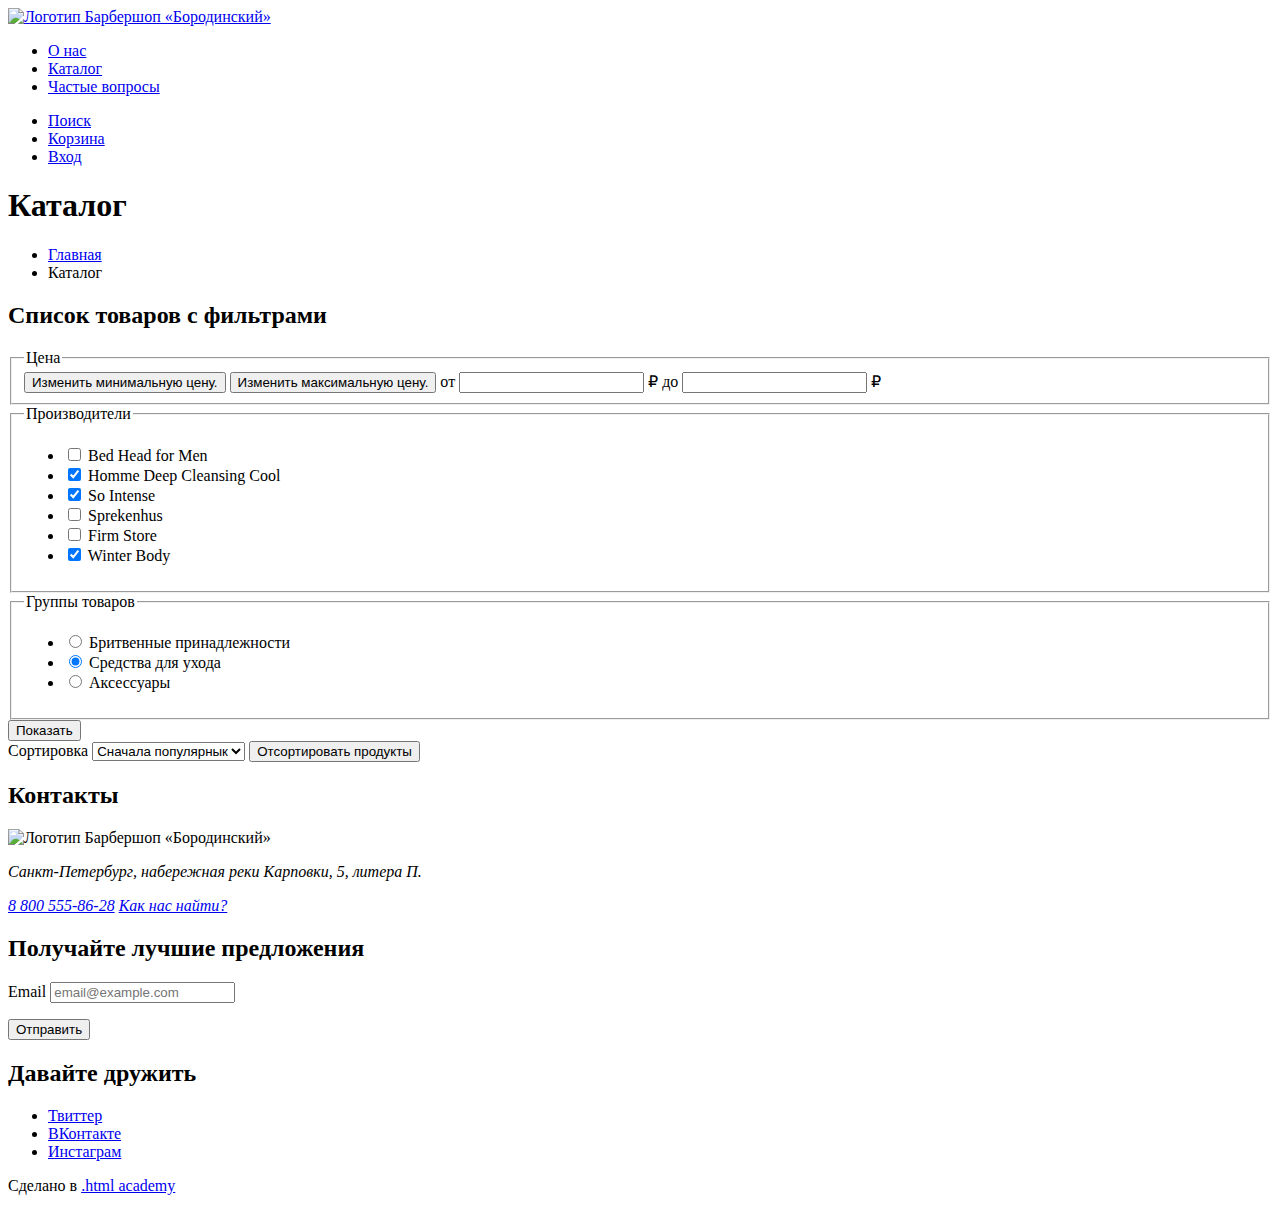
==== catalog.html @ f7c2ab5b "add catalog.html" ====
<!DOCTYPE html>
<html lang="ru">
  <head>
    <meta charset="UTF-8" />
    <meta http-equiv="X-UA-Compatible" content="IE=edge" />
    <meta name="viewport" content="width=device-width, initial-scale=1.0" />
    <title>Каталог</title>
  </head>
  <body>
    <header class="page-header">
      <nav class="navigation">
        <a class="navigation-logo" href="index.html">
          <img
            class="page-header-logo"
            src=""
            alt="Логотип Барбершоп «Бородинский»"
          />
        </a>
        <ul class="navigation-list">
          <li class="navigation-item">
            <a class="navigation-link" href="about.html">О нас</a>
          </li>
          <li class="navigation-item">
            <a
              class="navigation-link navigation-link-current"
              href="catalog.html"
              >Каталог</a
            >
          </li>
          <li class="navigation-item">
            <a class="navigation-link" href="faq.html">Частые вопросы</a>
          </li>
        </ul>
        <ul class="navigation-list navigation-user">
          <li class="navigation-item">
            <a class="navigation-link" href="#">
              <span class="visually-hidden">Поиск</span>
            </a>
          </li>
          <li class="navigation-item">
            <a class="navigation-link" href="#">
              <span class="visually-hidden">Корзина</span></a
            >
          </li>
          <li class="navigation-item">
            <a class="navigation-link" href="#">Вход</a>
          </li>
        </ul>
      </nav>
    </header>

    <main class="main-inner">
      <header class="inner-header">
        <h1 class="inner-header-title">Каталог</h1>
        <ul class="breadcrumbs">
          <li class="breadcrumbs-item">
            <a href="index.html" class="breadcrumbs-link">Главная</a>
          </li>
          <li class="breadcrumbs-item">
            <a class="breadcrumbs-link">Каталог</a>
          </li>
        </ul>
	</header>
        <section class="catalog-products">
          <h2 class="visually-hidden">Список товаров с фильтрами</h2>
          <form
            class="catalog-filter"
            action="https://echo.htmlacademy.ru/" 
            method="get"
          >
            <fieldset class="catalog-filter-group">
              <legend class="catalog-filter-title">Цена</legend>
              <button class="range-toggle toggle min" type="button">
                <span class="visually-hidden">Изменить минимальную цену.</span>
              </button>
              <button class="range-toggle toggle max" type="button">
                <span class="visually-hidden">Изменить максимальную цену.</span>
              </button>
              <label for="" class="catalog-filter-label">
                от
                <input
                  type="number"
                  class="catalog-filter-input"
                  name="min-price"
                />
                ₽
              </label>
		    до
		    <input
                  type="number"
                  class="catalog-filter-input"
                  name="max-price"
                />
                ₽
              </label>
            </fieldset>

            <fieldset class="catalog-filter-group">
              <legend class="catalog-filter-title">Производители</legend>
		    <ul class="catalog-filter-list">
			<li class="catalog-filter-item">
				<label class="control">
				 <input class="visually-hidden control-input" type="checkbox" name="bed-head-for-men">
				 <span class="control-mark"></span>
				 <span class="control-label">Bed Head for Men</span>
				</label>
			</li>
			<li class="catalog-filter-item">
				<label class="control">
				 <input class="visually-hidden control-input" type="checkbox" name="homme-deep-cleansing-cool" checked>
				 <span class="control-mark"></span>
				 <span class="control-label">Homme Deep Cleansing Cool</span>
				</label>
			</li>
			<li class="catalog-filter-item">
				<label class="control">
				 <input class="visually-hidden control-input" type="checkbox" name="so-intense" checked>
				 <span class="control-mark"></span>
				 <span class="control-label">So Intense</span>
				</label>
			</li>
			<li class="catalog-filter-item">
				<label class="control">
				 <input class="visually-hidden control-input" type="checkbox" name="sprekenhus">
				 <span class="control-mark"></span>
				 <span class="control-label">Sprekenhus</span>
				</label>
			</li>
			<li class="catalog-filter-item">
				<label class="control">
				 <input class="visually-hidden control-input" type="checkbox" name="firm-storе">
				 <span class="control-mark"></span>
				 <span class="control-label">Firm Storе</span>
				</label>
			</li>
			<li class="catalog-filter-item">
				<label class="control">
				 <input class="visually-hidden control-input" type="checkbox" name="winter-body" checked>
				 <span class="control-mark"></span>
				 <span class="control-label">Winter Body</span>
				</label>
			</li>
		    </ul>
            </fieldset>

            <fieldset class="catalog-filter-group">
              <legend class="catalog-filter-title">Группы товаров</legend>
		    <ul class="catalog-filter-list">
			<li class="catalog-filter-item">
				<label class="control">
				 <input class="visually-hidden control-input" type="radio" name="product-group" value="shaving-supplies">
				 <span class="control-mark"></span>
				 <span class="control-label">Бритвенные принадлежности</span>
				</label>
			</li>
			<li class="catalog-filter-item">
				<label class="control">
				 <input class="visually-hidden control-input" type="radio" name="product-group" value="care-products" checked>
				 <span class="control-mark"></span>
				 <span class="control-label">Средства для ухода</span>
				</label>
			</li>
			<li class="catalog-filter-item">
				<label class="control">
				 <input class="visually-hidden control-input" type="radio" name="product-group"  value="accessories">
				 <span class="control-mark"></span>
				 <span class="control-label">Аксессуары</span>
				</label>
			</li>
		    </ul>
            </fieldset>

            <button class="button" type="submit">Показать</button>
          </form>

		<form class="sorting-type">
			<label for="sorting" class="visually-hidden">Сортировка</label>
			<select name="select-control" id="sorting">
				<option value="popular">Сначала популярнык</option>
				<option value="cheap">Сначала дешевое</option>
				<option value="expensive">Сначала дорогое</option>
			</select>
			<button class="visually-hidden" type="submit">Отсортировать продукты</button>
		</form>
        </section>
    </main>

    <footer class="page-footer">
      <section class="footer-contacts">
        <h2 class="visually-hidden">Контакты</h2>
        <img
          class="footer-contacts-logo"
          src=""
          alt="Логотип Барбершоп «Бородинский»"
        />
        <address class="footer-contacts-address">
          <p class="about-text">
            Санкт-Петербург, набережная реки Карповки, 5, литера П.
          </p>
          <a class="footer-contacts-address-phone" href="tel:88005558628"
            >8 800 555-86-28</a
          >
          <a class="footer-contacts-map-link" href="#">Как нас найти?</a>
        </address>
      </section>
      <section class="newsletter">
        <h2 class="page-footer-title">Получайте лучшие предложения</h2>
        <form
          class="newsletter-form"
          action="https://echo.htmlacademy.ru/"
          method="post"
        >
          <p class="newsletter-email">
            <label class="visually-hidden" for="newsletter-email">Email</label>
            <input
              class="field"
              placeholder="email@example.com"
              type="email"
              name="newsletter-email"
              id="newsletter-email"
              required
            />
          </p>
          <button class="button newsletter-button" type="submit">
            <span class="visually-hidden">Отправить</span>
          </button>
        </form>
      </section>
      <section class="footer-social">
        <h2 class="page-footer-title">Давайте дружить</h2>
        <ul class="footer-social-list">
          <li class="footer-social-item">
            <a class="button" href="#">
              <span class="visually-hidden">Твиттер</span>
            </a>
          </li>
          <li class="footer-social-item">
            <a class="button" href="#">
              <span class="visually-hidden">ВКонтакте</span>
            </a>
          </li>
          <li class="footer-social-item">
            <a class="button" href="#">
              <span class="visually-hidden">Инстаграм</span>
            </a>
          </li>
        </ul>
        <p class="about-text">
          Сделано в
          <a class="htmlacademy-link" href="https://htmlacademy.ru"
            >.html academy</a
          >
        </p>
      </section>
    </footer>
  </body>
</html>
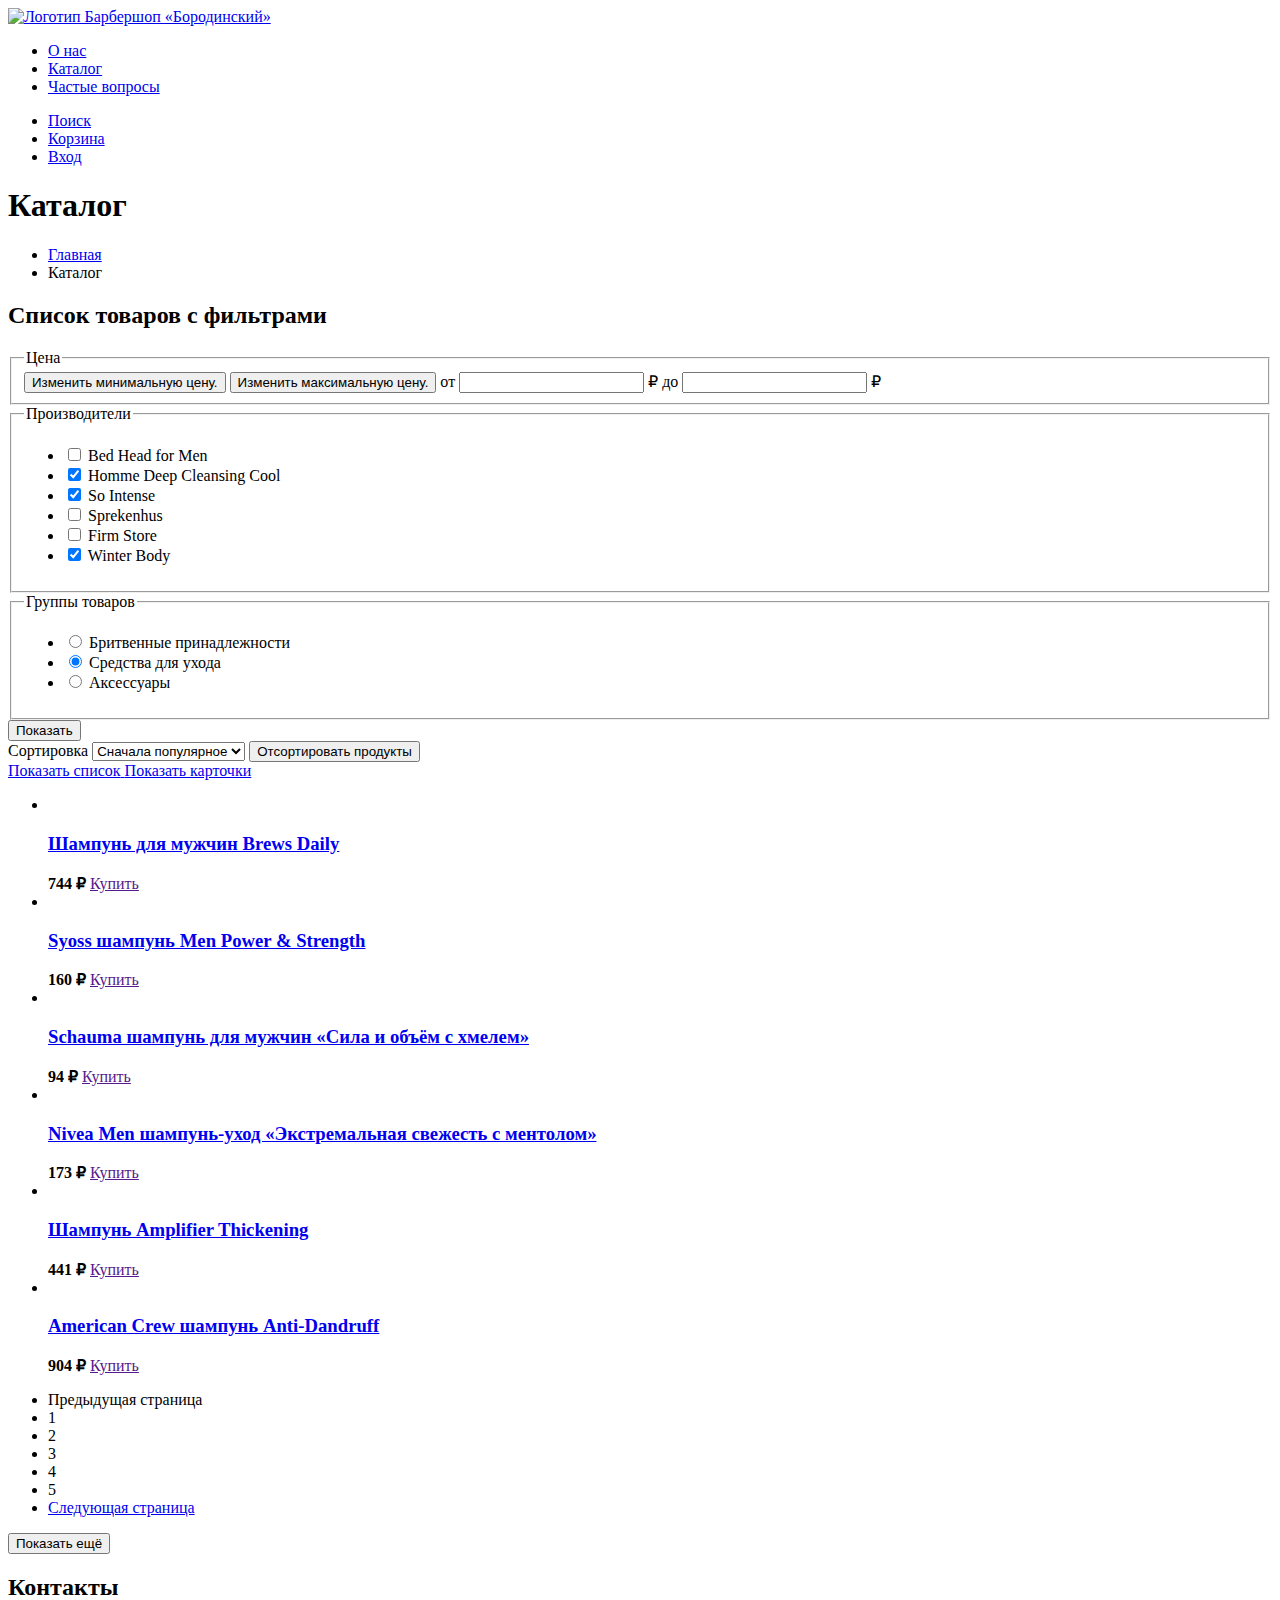
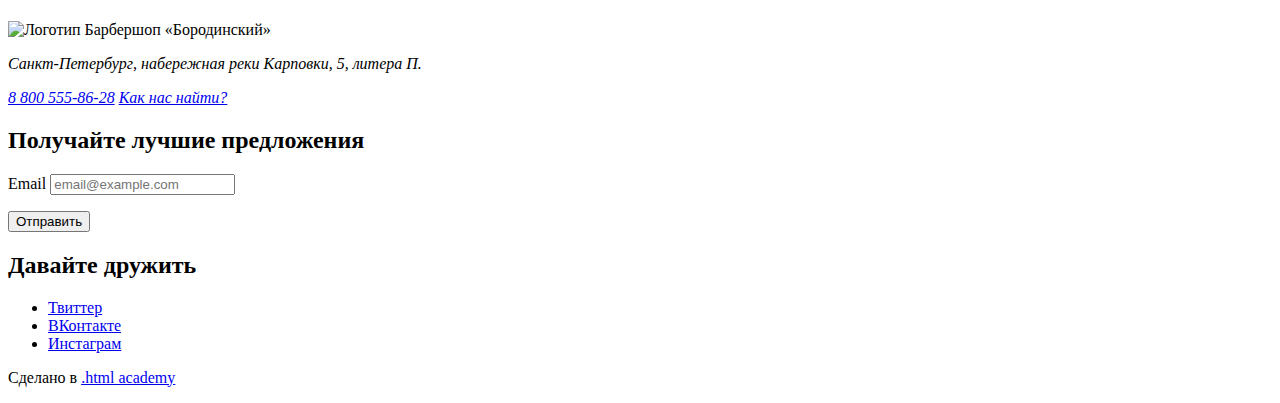
==== commit 0a4909d1: "Update catalog.html" ====
--- a/catalog.html
+++ b/catalog.html
@@ -176,12 +176,97 @@
 		<form class="sorting-type">
 			<label for="sorting" class="visually-hidden">Сортировка</label>
 			<select name="select-control" id="sorting">
-				<option value="popular">Сначала популярнык</option>
+				<option value="popular">Сначала популярное</option>
 				<option value="cheap">Сначала дешевое</option>
 				<option value="expensive">Сначала дорогое</option>
 			</select>
 			<button class="visually-hidden" type="submit">Отсортировать продукты</button>
 		</form>
+		<a href="#" class="button button-light">
+			<span class="visually-hidden">Показать список</span>
+		</a>
+		<a href="#" class="button">
+			<span class="visually-hidden">Показать карточки</span>
+		</a>
+		<ul class="product-list">
+			<li class="product-card">
+				<a href="product.html" class="product-card-link">
+					<img src="" alt="" class="product-card-image">
+					<h3 class="product-card-title">Шампунь для мужчин Brews Daily</h3>
+				</a>
+				<b class="product-card-price">744 ₽</b>
+				<a href="" class="producr-card-button buttob">Купить</a>
+			</li>
+			<li class="product-card">
+				<a href="#" class="product-card-link">
+					<img src="" alt="" class="product-card-image">
+					<h3 class="product-card-title">Syoss шампунь Men Power & Strength</h3>
+				</a>
+				<b class="product-card-price">160 ₽</b>
+				<a href="" class="producr-card-button buttob">Купить</a>
+			</li>
+			<li class="product-card">
+				<a href="#" class="product-card-link">
+					<img src="" alt="" class="product-card-image">
+					<h3 class="product-card-title">Schauma шампунь для мужчин «Сила и объём с хмелем»</h3>
+				</a>
+				<b class="product-card-price">94 ₽</b>
+				<a href="" class="producr-card-button buttob">Купить</a>
+			</li>
+			<li class="product-card">
+				<a href="#" class="product-card-link">
+					<img src="" alt="" class="product-card-image">
+					<h3 class="product-card-title">Nivea Men шампунь-уход  «Экстремальная свежесть с ментолом»</h3>
+				</a>
+				<b class="product-card-price">173 ₽</b>
+				<a href="" class="producr-card-button buttob">Купить</a>
+			</li>
+			<li class="product-card">
+				<a href="#" class="product-card-link">
+					<img src="" alt="" class="product-card-image">
+					<h3 class="product-card-title">Шампунь Amplifier Thickening</h3>
+				</a>
+				<b class="product-card-price">441 ₽</b>
+				<a href="" class="producr-card-button buttob">Купить</a>
+			</li>
+			<li class="product-card">
+				<a href="#" class="product-card-link">
+					<img src="" alt="" class="product-card-image">
+					<h3 class="product-card-title">American Crew шампунь Anti-Dandruff</h3>
+				</a>
+				<b class="product-card-price">904 ₽</b>
+				<a href="" class="producr-card-button buttob">Купить</a>
+			</li>
+		</ul>
+		<ul class="pagination">
+			<li class="pagination-item">
+				<a class="pagination-link pagination-prev pagination-disabled">
+					<span class="visually-hidden">Предыдущая страница</span>
+				</a>
+			</li>
+			<li class="pagination-item">
+				<a class="pagination-link pagination-current">1</a>
+			</li>
+			<li class="pagination-item">
+				<a class="pagination-link">2</a>
+			</li>
+			<li class="pagination-item">
+				<a class="pagination-link">3</a>
+			</li>
+			<li class="pagination-item">
+				<a class="pagination-link">4</a>
+			</li>
+			<li class="pagination-item">
+				<a class="pagination-link">5</a>
+			</li>
+			<li class="pagination-item">
+				<a href="#" class="pagination-link pagination-next">
+					<span class="visually-hidden">Следующая страница</span>
+				</a>
+			</li>
+		</ul>
+		<button class="button pagination-show-more" type="button">Показать  ещё</button>
+
         </section>
     </main>
 
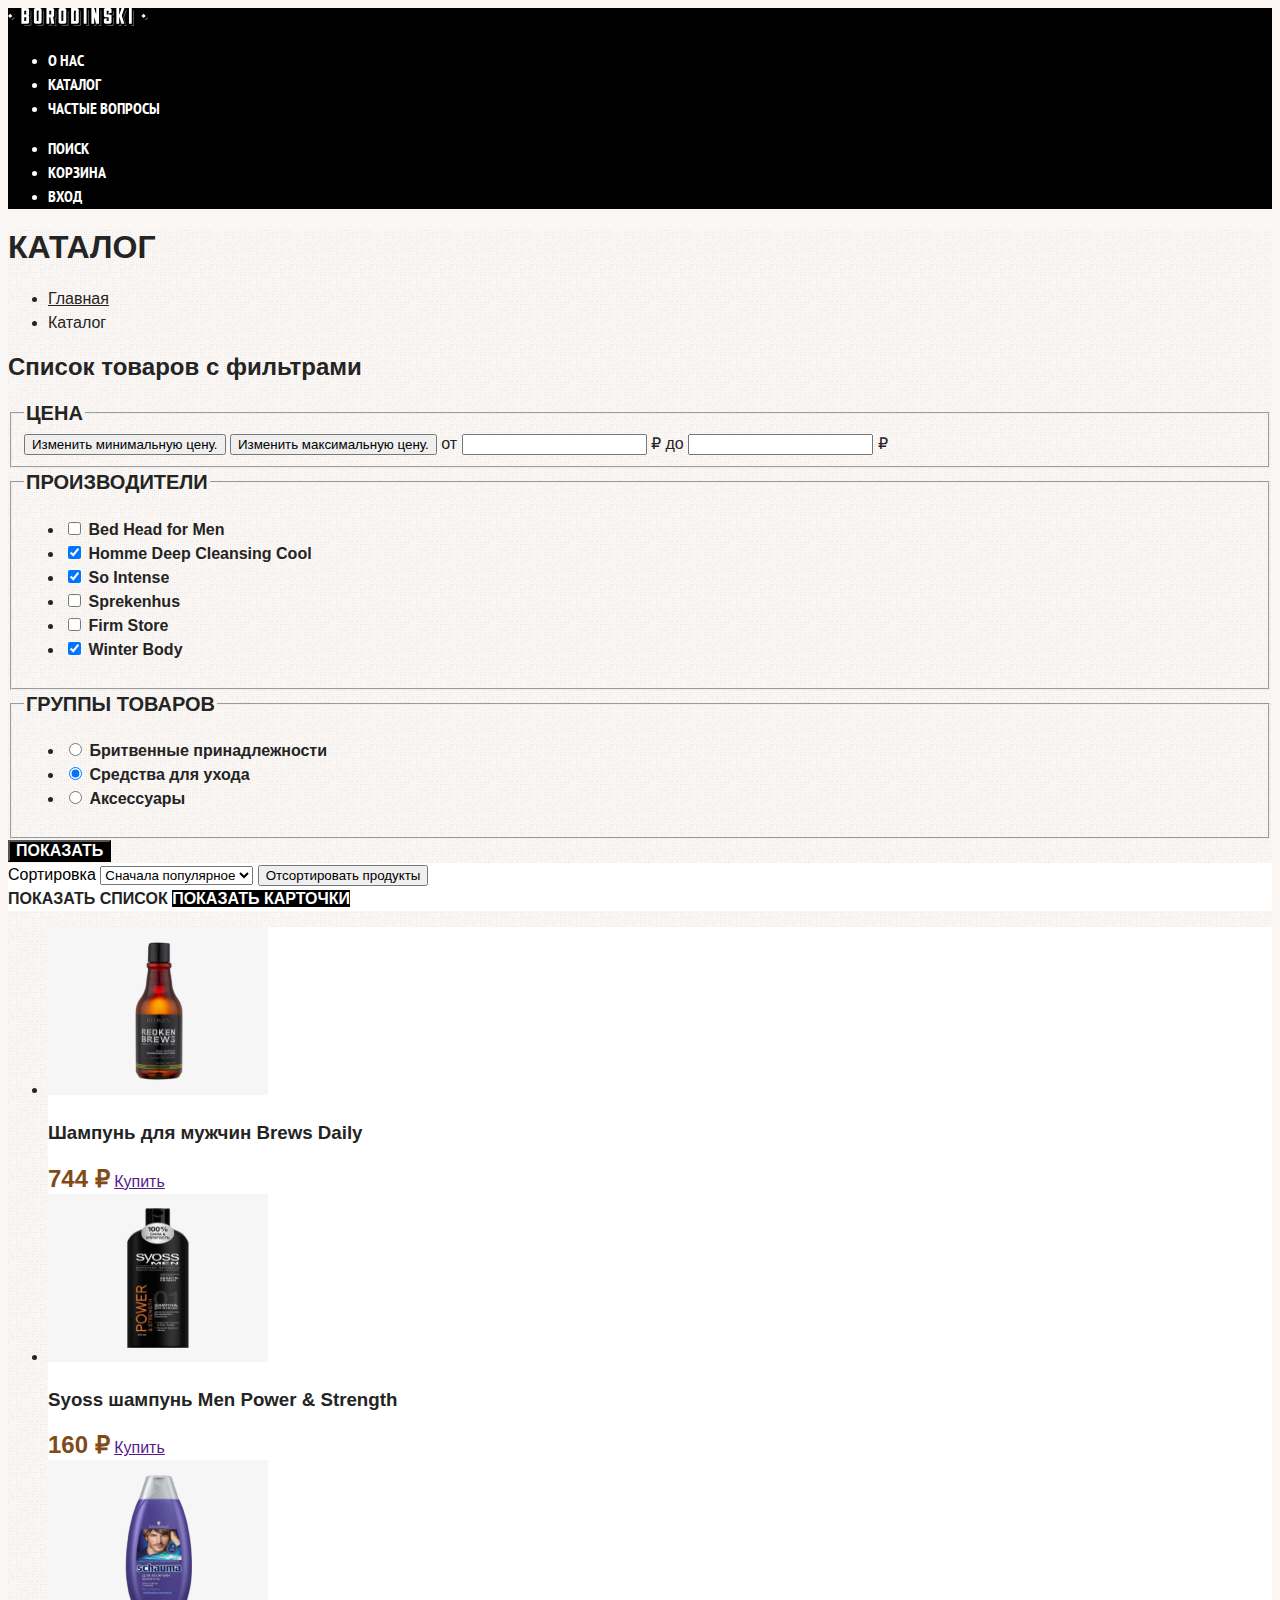
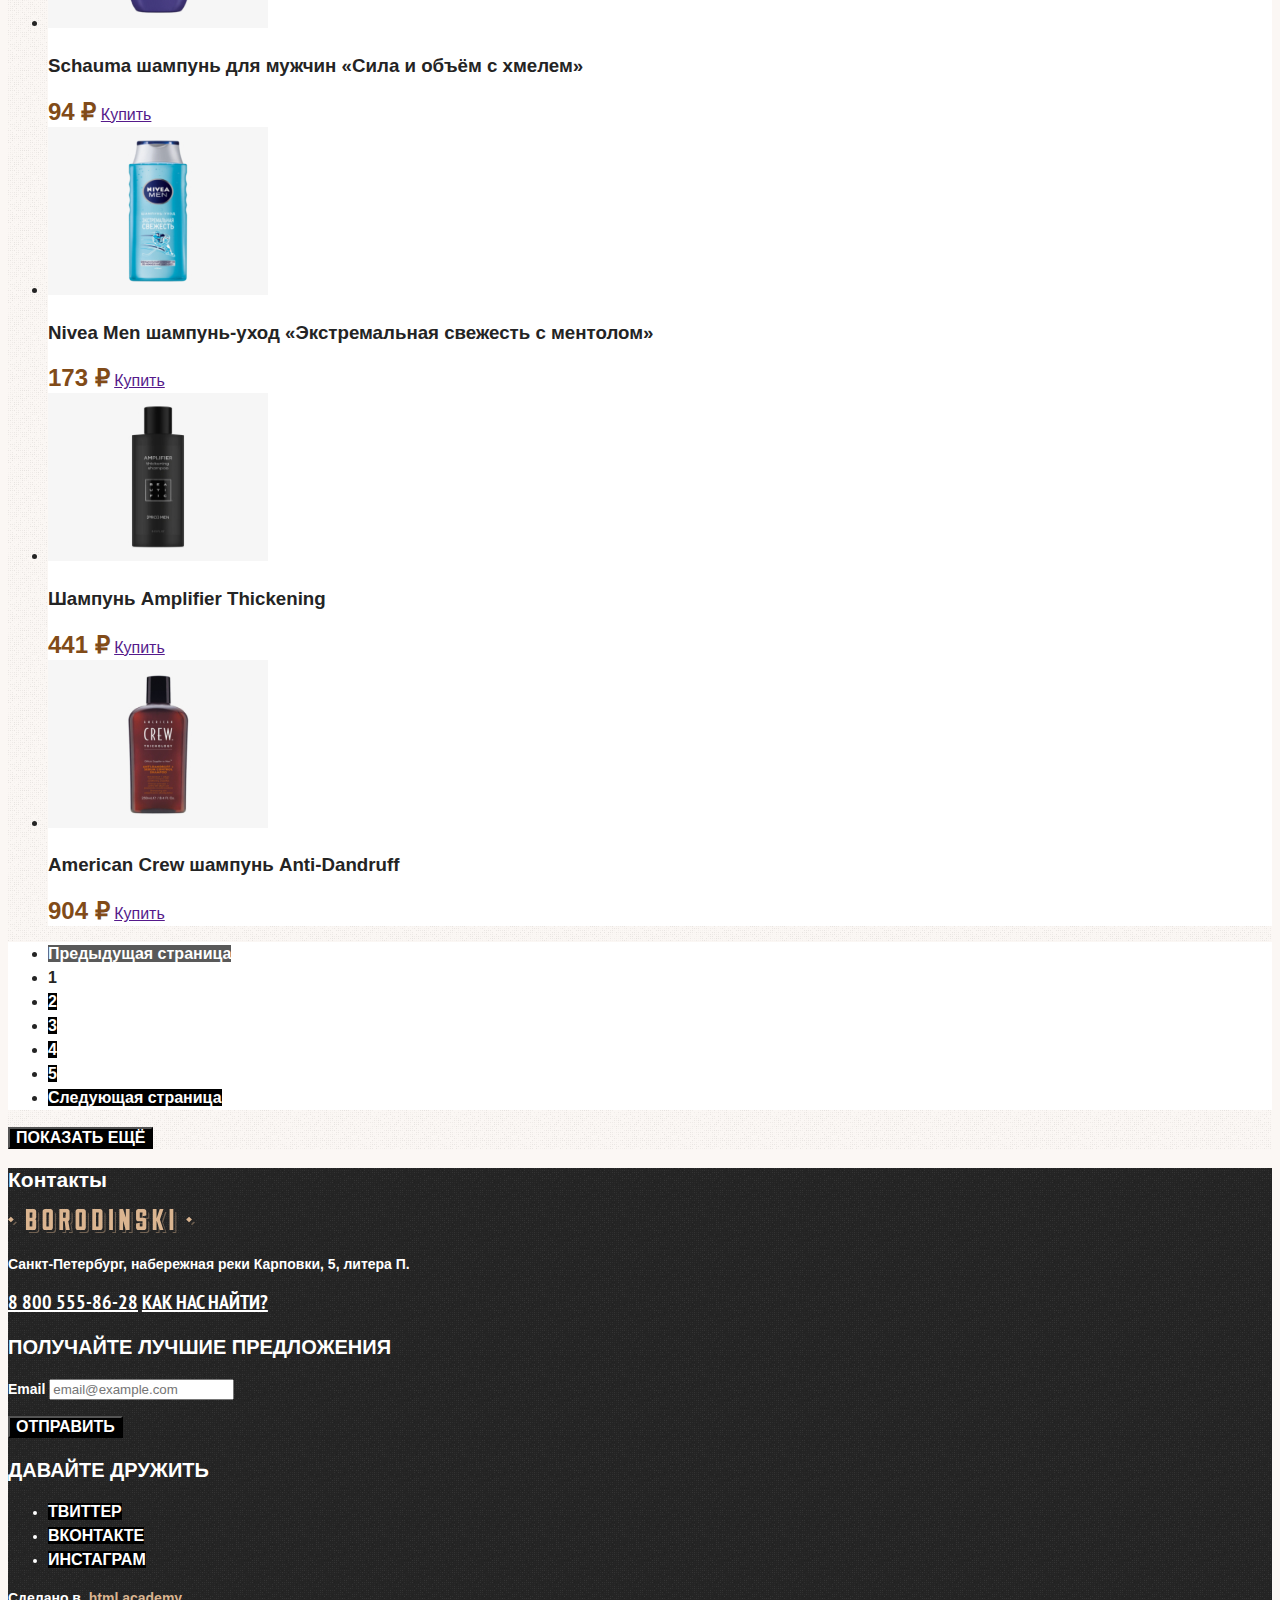
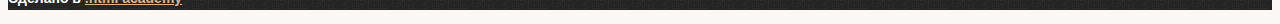
==== commit bdc20652: "basic styling" ====
--- a/catalog.html
+++ b/catalog.html
@@ -5,14 +5,18 @@
     <meta http-equiv="X-UA-Compatible" content="IE=edge" />
     <meta name="viewport" content="width=device-width, initial-scale=1.0" />
     <title>Каталог</title>
+    <link rel="stylesheet" href="styles/style.css" />
   </head>
   <body>
+
     <header class="page-header">
       <nav class="navigation">
         <a class="navigation-logo" href="index.html">
           <img
             class="page-header-logo"
-            src=""
+            src="images/logo.svg"
+            width="140"
+            height="18"
             alt="Логотип Барбершоп «Бородинский»"
           />
         </a>
@@ -50,6 +54,7 @@
     </header>
 
     <main class="main-inner">
+        <!-- Шапка -->
       <header class="inner-header">
         <h1 class="inner-header-title">Каталог</h1>
         <ul class="breadcrumbs">
@@ -63,9 +68,10 @@
 	</header>
         <section class="catalog-products">
           <h2 class="visually-hidden">Список товаров с фильтрами</h2>
+          <!-- Фильтрация -->
           <form
             class="catalog-filter"
-            action="https://echo.htmlacademy.ru/" 
+            action="https://echo.htmlacademy.ru/"
             method="get"
           >
             <fieldset class="catalog-filter-group">
@@ -172,26 +178,29 @@
 
             <button class="button" type="submit">Показать</button>
           </form>
-
-		<form class="sorting-type">
-			<label for="sorting" class="visually-hidden">Сортировка</label>
-			<select name="select-control" id="sorting">
-				<option value="popular">Сначала популярное</option>
-				<option value="cheap">Сначала дешевое</option>
-				<option value="expensive">Сначала дорогое</option>
-			</select>
-			<button class="visually-hidden" type="submit">Отсортировать продукты</button>
-		</form>
-		<a href="#" class="button button-light">
-			<span class="visually-hidden">Показать список</span>
-		</a>
-		<a href="#" class="button">
-			<span class="visually-hidden">Показать карточки</span>
-		</a>
+<!-- Сортировка -->
+		<div class="sorting-container">
+		    <form class="sorting-type">
+    			<label for="sorting" class="visually-hidden">Сортировка</label>
+    			<select name="select-control" id="sorting">
+    				<option value="popular">Сначала популярное</option>
+    				<option value="cheap">Сначала дешевое</option>
+    				<option value="expensive">Сначала дорогое</option>
+    			</select>
+    			<button class="visually-hidden" type="submit">Отсортировать продукты</button>
+    		</form>
+    		<a href="#" class="button button-light">
+    			<span class="visually-hidden">Показать список</span>
+    		</a>
+    		<a href="#" class="button">
+    			<span class="visually-hidden">Показать карточки</span>
+    		</a>
+		</div>
+        <!-- Список товаров -->
 		<ul class="product-list">
 			<li class="product-card">
 				<a href="product.html" class="product-card-link">
-					<img src="" alt="" class="product-card-image">
+					<img src="images/catalog/1.jpg" width="220" height="168" alt="" class="product-card-image">
 					<h3 class="product-card-title">Шампунь для мужчин Brews Daily</h3>
 				</a>
 				<b class="product-card-price">744 ₽</b>
@@ -199,7 +208,7 @@
 			</li>
 			<li class="product-card">
 				<a href="#" class="product-card-link">
-					<img src="" alt="" class="product-card-image">
+					<img src="images/catalog/2.jpg" width="220" height="168" alt="" class="product-card-image">
 					<h3 class="product-card-title">Syoss шампунь Men Power & Strength</h3>
 				</a>
 				<b class="product-card-price">160 ₽</b>
@@ -207,7 +216,7 @@
 			</li>
 			<li class="product-card">
 				<a href="#" class="product-card-link">
-					<img src="" alt="" class="product-card-image">
+					<img src="images/catalog/3.jpg" width="220" height="168" alt="" class="product-card-image">
 					<h3 class="product-card-title">Schauma шампунь для мужчин «Сила и объём с хмелем»</h3>
 				</a>
 				<b class="product-card-price">94 ₽</b>
@@ -215,7 +224,7 @@
 			</li>
 			<li class="product-card">
 				<a href="#" class="product-card-link">
-					<img src="" alt="" class="product-card-image">
+					<img src="images/catalog/4.jpg" width="220" height="168" alt="" class="product-card-image">
 					<h3 class="product-card-title">Nivea Men шампунь-уход  «Экстремальная свежесть с ментолом»</h3>
 				</a>
 				<b class="product-card-price">173 ₽</b>
@@ -223,7 +232,7 @@
 			</li>
 			<li class="product-card">
 				<a href="#" class="product-card-link">
-					<img src="" alt="" class="product-card-image">
+					<img src="images/catalog/5.jpg" width="220" height="168" alt="" class="product-card-image">
 					<h3 class="product-card-title">Шампунь Amplifier Thickening</h3>
 				</a>
 				<b class="product-card-price">441 ₽</b>
@@ -231,7 +240,7 @@
 			</li>
 			<li class="product-card">
 				<a href="#" class="product-card-link">
-					<img src="" alt="" class="product-card-image">
+					<img src="images/catalog/6.jpg" width="220" height="168" alt="" class="product-card-image">
 					<h3 class="product-card-title">American Crew шампунь Anti-Dandruff</h3>
 				</a>
 				<b class="product-card-price">904 ₽</b>
@@ -275,7 +284,9 @@
         <h2 class="visually-hidden">Контакты</h2>
         <img
           class="footer-contacts-logo"
-          src=""
+          src="images/logo-footer.svg"
+          width="187"
+          height="24"
           alt="Логотип Барбершоп «Бородинский»"
         />
         <address class="footer-contacts-address">
--- a/styles/style.css
+++ b/styles/style.css
@@ -0,0 +1,512 @@
+@font-face {
+    font-family: "PT Sans";
+    font-style: normal;
+    font-weight: 400;
+    src:
+        url('../fonts/pt-sans/pt-sans-regular.woff2') format('woff2'),
+        url('../fonts/pt-sans/pt-sans-regular.woff') format('woff');
+    font-display: swap;
+}
+
+@font-face {
+    font-family: "PT Sans";
+    font-style: normal;
+    font-weight: 700;
+    src:
+        url('../fonts/pt-sans/pt-sans-bold.woff2') format('woff2'),
+        url('../fonts/pt-sans/pt-sans-bold.woff') format('woff');
+    font-display: swap;
+}
+
+/* PT Sans Narrow */
+
+@font-face {
+    font-family: "PT Sans Narrow";
+    font-style: normal;
+    font-weight: 400;
+    src:
+        url('../fonts/pt-sans-narrow/pt-sans-narrow-regular.woff2') format('woff2'),
+        url('../fonts/pt-sans-narrow/pt-sans-narrow-regular.woff') format('woff');
+    font-display: swap;
+}
+
+@font-face {
+    font-family: "PT Sans Narrow";
+    font-style: normal;
+    font-weight: 700;
+    src:
+        url('../fonts/pt-sans-narrow/pt-sans-narrow-bold.woff2') format('woff2'),
+        url('../fonts/pt-sans-narrow/pt-sans-narrow-bold.woff') format('woff');
+    font-display: swap;
+}
+
+body {
+    font-family: "PT-Sans", sans-serif;
+    font-size: 16px;
+    line-height: 24px;
+    color: #242424;
+    background-color: #FBF7F4;
+}
+
+.button {
+    font-family: inherit;
+    font-size: 16px;
+    line-height: 16px;
+    font-weight: 700;
+    text-align: center;
+    color: #fff;
+    background-color: #000;
+    text-decoration: none;
+    text-transform: uppercase;
+}
+
+.page-header {
+    color: #FFFFFF;
+    background: #000000;
+}
+
+.navigation {}
+
+.navigation-list {}
+
+.navigation-item {}
+
+.navigation-link {
+    font-family: "PT Sans Narrow", sans-serif;
+    font-weight: 700;
+    line-height: 22px;
+    color: inherit;
+    background-color: #000;
+    text-align: center;
+    text-decoration: none;
+    text-transform: uppercase;
+}
+
+.navigation-user {}
+
+.visually-hidden {}
+
+.main-index {
+    color: #FFFFFF;
+    background-color: #000;
+    background-image: url('../images/index-bg.jpg');
+    background-size: 100% auto;
+    background-repeat: no-repeat;
+}
+
+.visually-hidden {}
+
+.logo {}
+
+.advantages {}
+
+/* List */
+.advantages-list {
+    text-align: center;
+}
+
+.advantages-item {}
+
+/* Title */
+.advantages-title {
+    font-family: "PT Sans Narrow", sans-serif;
+    /* font-weight: 700; */
+    font-size: 32px;
+    line-height: 35px;
+    text-transform: uppercase;
+}
+
+.advantages-description {}
+
+/* Index columns */
+.index-columns {
+    color: #242424;
+    background-color: #FBF7F4;
+    background-image: url('../images/bg-noisy.png');
+}
+
+/* Services */
+.services {
+    /* font-family: "PT Sans Narrow", sans-serif; */
+    text-transform: uppercase;
+}
+
+/* Title */
+.services-title {
+    font-size: 32px;
+    line-height: 35px;
+    font-weight: 700;
+}
+
+/* Price */
+.services-list {
+    font-size: 20px;
+    line-height: 28px;
+    font-weight: 700;
+}
+
+.services-item {}
+
+.services-name {}
+
+.services-price {
+    color: #AF7842;
+}
+
+.button {}
+
+.button-all {}
+
+.gallery {}
+
+/* Title */
+.gallery-title {
+    /* font-family: "PT Sans Narrow", sans-serif; */
+    font-weight: 700;
+    font-size: 32px;
+    line-height: 35px;
+    text-transform: uppercase;
+}
+
+.slider-image {}
+
+.slider-button {}
+
+.slider-prev {}
+
+.slider-next {}
+
+.slider-pagination {}
+
+.slider-pagination-item {}
+
+.slider-pagination-button {}
+
+.slider-pagination-button-current {}
+
+.contacts {
+    font-weight: 700;
+}
+
+/* Title */
+.contacts-title {
+    /* font-family: "PT Sans Narrow", sans-serif; */
+    font-weight: 700;
+    font-size: 32px;
+    line-height: 35px;
+    text-transform: uppercase;
+}
+
+/* Subtitle */
+.contacts-subtitle {
+    font-size: 20px;
+    line-height: 28px;
+    text-transform: uppercase;
+    color: #AF7842;
+}
+
+.contacts-address {
+    font-style: normal;
+}
+
+.contacts-address-text {}
+
+/* Phone */
+.contacts-phone {
+    font-size: 24px;
+    line-height: 29px;
+    -webkit-text-decoration-line: underline;
+    text-decoration-line: underline;
+    text-transform: uppercase;
+    color: #242424;
+}
+
+.contacts-schedule {}
+
+.contacts-schedule-item {}
+
+.button-feedback {}
+
+.appointment {}
+
+/* Title */
+.appointment-title {
+    font-weight: 700;
+    font-size: 32px;
+    line-height: 35px;
+    text-transform: uppercase;
+
+}
+
+/* List */
+.appointment-form {
+    color: #595959;
+}
+
+.appointment-form-date {}
+
+/* Label */
+.form-label {
+    font-weight: 700;
+    line-height: 24px;
+    text-transform: uppercase;
+}
+
+.form-label-icon {}
+
+.info {}
+
+.appointment-form-time {}
+
+.appointment-form-phone {}
+
+.appointment-form-name {}
+
+.page-footer {
+    font-size: 14px;
+    font-weight: 700;
+    color: #FFFFFF;
+    background-color: #242424;
+    background-image: url('../images/bg-noisy.png');
+    background-repeat: repeat;
+}
+
+.page-footer a {
+    color: inherit;
+}
+
+.page-footer .htmlacademy-link {
+    font-size: 14px;
+    color: #DBB590;
+}
+
+.footer-contacts {}
+
+.visually-hidden {}
+
+.footer-contacts-logo {}
+
+.footer-contacts-address {
+    font-style: normal;
+}
+
+.footer-contacts-address p {
+    font-size: 14px;
+    line-height: 20px;
+    font-weight: 700;
+    color: #FFFFFF;
+}
+
+.about-text {}
+
+.footer-contacts-address-phone {
+    font-family: 'PT Sans Narrow', sans-serif;
+    font-style: normal;
+    font-weight: 700;
+    font-size: 20px;
+    line-height: 28px;
+
+    text-decoration: underline;
+    text-transform: uppercase;
+    color: #FFFFFF;
+
+}
+
+.footer-contacts-map-link {
+    font-family: 'PT Sans Narrow', sans-serif;
+    font-weight: 700;
+    font-size: 20px;
+    line-height: 26px;
+    color: #FFFFFF;
+
+    text-decoration: underline;
+    text-transform: uppercase;
+}
+
+.newsletter {}
+
+.page-footer-title {
+    font-family: "PT Sant Narrow", sans-serif;
+    font-size: 20px;
+    line-height: 28px;
+    font-weight: 700;
+    color: #FFFFFF;
+    text-transform: uppercase;
+}
+
+.newsletter-form {}
+
+.newsletter-email {}
+
+.field {}
+
+.button {}
+
+.newsletter-button {}
+
+.footer-social {}
+
+.footer-social-list {}
+
+.footer-social-item {}
+
+.htmlacademy-link {}
+
+/* Catalog */
+
+.main-inner {
+    color: #242424;
+    background-color: #FBF7F4;
+    background-image: url('../images/bg-noisy.png');
+}
+
+.inner-header {}
+
+.inner-header-title {
+    /* font-family: 'PT Sans Narrow';
+    font-style: normal;
+    font-weight: 700; */
+    font-size: 32px;
+    line-height: 35px;
+    text-transform: uppercase;
+}
+
+/* Breadcrumbs */
+
+.breadcrumbs {
+    color: #242424;
+}
+
+.breadcrumbs-item {}
+
+.breadcrumbs-link {
+    color: inherit;
+}
+
+.catalog-products {}
+
+.visually-hidden {}
+
+.catalog-filter {}
+
+.catalog-filter-group {}
+
+/* Title */
+
+.catalog-filter-title {
+    font-size: 20px;
+    line-height: 28px;
+    font-weight: 700;
+    color: #242424;
+    text-transform: uppercase;
+}
+
+.range-toggle {}
+
+.toggle {}
+
+.min {}
+
+.max {}
+
+.catalog-filter-label {}
+
+.catalog-filter-input {}
+
+.catalog-filter-list {}
+
+.catalog-filter-item {}
+
+.control {}
+
+.control-input {}
+
+.control-mark {}
+
+/* Label */
+
+.control-label {
+    font-weight: 700;
+}
+
+.button {}
+
+/* Сортировка */
+.sorting-container {
+    color: #000;
+    background-color: #FFFFFF;
+}
+
+.sorting-type {}
+
+/* Light */
+.button-light {
+    color: #242424;
+    background-color: #fff;
+}
+
+.product-list {}
+
+/* Item */
+
+.product-card {
+    background-color: #fff;
+}
+
+/* Link */
+.product-card-link {
+    text-decoration: none;
+}
+
+.product-card-image {}
+
+/* Title */
+.product-card-title {
+    font-weight: 700;
+    color: #242424;
+}
+
+/* Price */
+.product-card-price {
+    /* font-family: 'PT Sans Narrow'; */
+    /* font-style: normal; */
+    font-weight: 700;
+    font-size: 24px;
+    line-height: 29px;
+
+    text-transform: uppercase;
+    color: #814B18;
+}
+
+.producr-card-button {}
+
+.buttob {}
+
+.pagination {
+    background-color: #fff;
+}
+
+.pagination-item {}
+
+.pagination-link {
+    color: #FFFFFF;
+    background-color: #000000;
+    text-decoration: none;
+    line-height: 16px;
+    font-weight: 700;
+}
+
+.pagination-prev {}
+
+.pagination-disabled {
+    background-color: #595959;
+}
+
+.pagination-current {
+    color: #242424;
+    background-color: #FFFFFF;
+}
+
+.pagination-next {}
+
+.pagination-show-more {}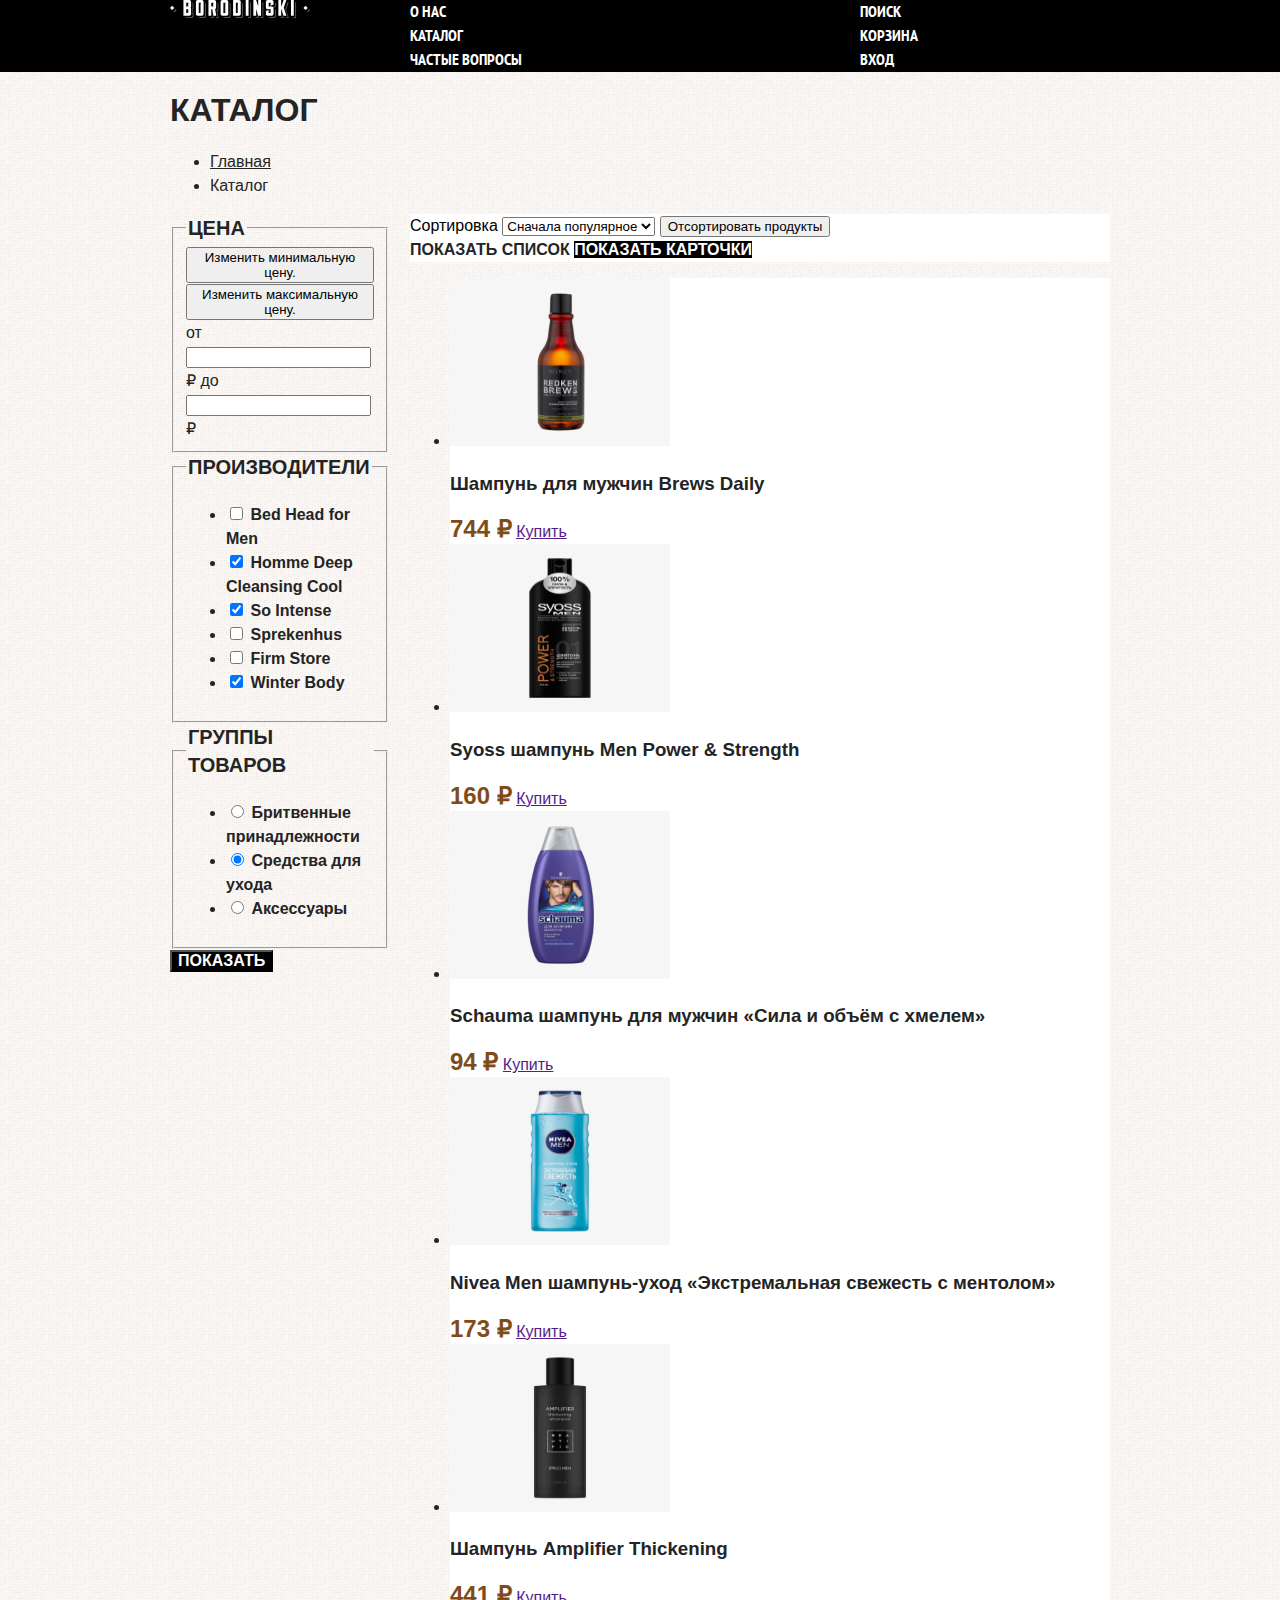
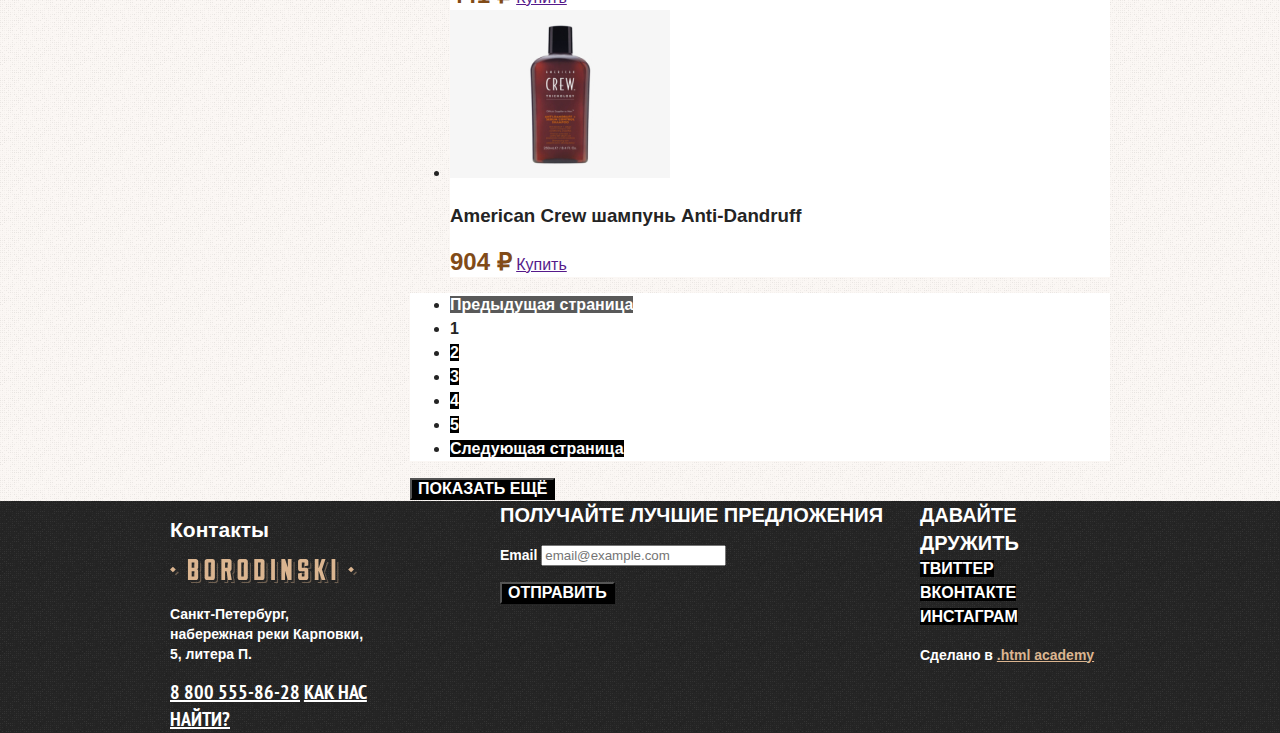
==== commit d8942c58: "add flex" ====
--- a/catalog.html
+++ b/catalog.html
@@ -55,299 +55,305 @@
 
     <main class="main-inner">
         <!-- Шапка -->
-      <header class="inner-header">
-        <h1 class="inner-header-title">Каталог</h1>
-        <ul class="breadcrumbs">
-          <li class="breadcrumbs-item">
-            <a href="index.html" class="breadcrumbs-link">Главная</a>
-          </li>
-          <li class="breadcrumbs-item">
-            <a class="breadcrumbs-link">Каталог</a>
-          </li>
-        </ul>
-	</header>
-        <section class="catalog-products">
-          <h2 class="visually-hidden">Список товаров с фильтрами</h2>
-          <!-- Фильтрация -->
-          <form
-            class="catalog-filter"
-            action="https://echo.htmlacademy.ru/"
-            method="get"
-          >
-            <fieldset class="catalog-filter-group">
-              <legend class="catalog-filter-title">Цена</legend>
-              <button class="range-toggle toggle min" type="button">
-                <span class="visually-hidden">Изменить минимальную цену.</span>
+      <div class="page-container">
+          <header class="inner-header">
+            <h1 class="inner-header-title">Каталог</h1>
+            <ul class="breadcrumbs">
+              <li class="breadcrumbs-item">
+                <a href="index.html" class="breadcrumbs-link">Главная</a>
+              </li>
+              <li class="breadcrumbs-item">
+                <a class="breadcrumbs-link">Каталог</a>
+              </li>
+            </ul>
+    	</header>
+            <section class="catalog-products">
+              <h2 class="visually-hidden" hidden>Список товаров с фильтрами</h2>
+              <!-- Фильтрация -->
+              <form
+                class="catalog-filter"
+                action="https://echo.htmlacademy.ru/"
+                method="get"
+              >
+                <fieldset class="catalog-filter-group">
+                  <legend class="catalog-filter-title">Цена</legend>
+                  <button class="range-toggle toggle min" type="button">
+                    <span class="visually-hidden">Изменить минимальную цену.</span>
+                  </button>
+                  <button class="range-toggle toggle max" type="button">
+                    <span class="visually-hidden">Изменить максимальную цену.</span>
+                  </button>
+                  <label for="" class="catalog-filter-label">
+                    от
+                    <input
+                      type="number"
+                      class="catalog-filter-input"
+                      name="min-price"
+                    />
+                    ₽
+                  </label>
+    		    до
+    		    <input
+                      type="number"
+                      class="catalog-filter-input"
+                      name="max-price"
+                    />
+                    ₽
+                  </label>
+                </fieldset>
+
+                <fieldset class="catalog-filter-group">
+                  <legend class="catalog-filter-title">Производители</legend>
+    		    <ul class="catalog-filter-list">
+    			<li class="catalog-filter-item">
+    				<label class="control">
+    				 <input class="visually-hidden control-input" type="checkbox" name="bed-head-for-men">
+    				 <span class="control-mark"></span>
+    				 <span class="control-label">Bed Head for Men</span>
+    				</label>
+    			</li>
+    			<li class="catalog-filter-item">
+    				<label class="control">
+    				 <input class="visually-hidden control-input" type="checkbox" name="homme-deep-cleansing-cool" checked>
+    				 <span class="control-mark"></span>
+    				 <span class="control-label">Homme Deep Cleansing Cool</span>
+    				</label>
+    			</li>
+    			<li class="catalog-filter-item">
+    				<label class="control">
+    				 <input class="visually-hidden control-input" type="checkbox" name="so-intense" checked>
+    				 <span class="control-mark"></span>
+    				 <span class="control-label">So Intense</span>
+    				</label>
+    			</li>
+    			<li class="catalog-filter-item">
+    				<label class="control">
+    				 <input class="visually-hidden control-input" type="checkbox" name="sprekenhus">
+    				 <span class="control-mark"></span>
+    				 <span class="control-label">Sprekenhus</span>
+    				</label>
+    			</li>
+    			<li class="catalog-filter-item">
+    				<label class="control">
+    				 <input class="visually-hidden control-input" type="checkbox" name="firm-storе">
+    				 <span class="control-mark"></span>
+    				 <span class="control-label">Firm Storе</span>
+    				</label>
+    			</li>
+    			<li class="catalog-filter-item">
+    				<label class="control">
+    				 <input class="visually-hidden control-input" type="checkbox" name="winter-body" checked>
+    				 <span class="control-mark"></span>
+    				 <span class="control-label">Winter Body</span>
+    				</label>
+    			</li>
+    		    </ul>
+                </fieldset>
+
+                <fieldset class="catalog-filter-group">
+                  <legend class="catalog-filter-title">Группы товаров</legend>
+    		    <ul class="catalog-filter-list">
+    			<li class="catalog-filter-item">
+    				<label class="control">
+    				 <input class="visually-hidden control-input" type="radio" name="product-group" value="shaving-supplies">
+    				 <span class="control-mark"></span>
+    				 <span class="control-label">Бритвенные принадлежности</span>
+    				</label>
+    			</li>
+    			<li class="catalog-filter-item">
+    				<label class="control">
+    				 <input class="visually-hidden control-input" type="radio" name="product-group" value="care-products" checked>
+    				 <span class="control-mark"></span>
+    				 <span class="control-label">Средства для ухода</span>
+    				</label>
+    			</li>
+    			<li class="catalog-filter-item">
+    				<label class="control">
+    				 <input class="visually-hidden control-input" type="radio" name="product-group"  value="accessories">
+    				 <span class="control-mark"></span>
+    				 <span class="control-label">Аксессуары</span>
+    				</label>
+    			</li>
+    		    </ul>
+                </fieldset>
+
+                <button class="button" type="submit">Показать</button>
+              </form>
+<div class="catalig-right-column">
+        <!-- Сортировка -->
+        		<div class="sorting-container">
+        		    <form class="sorting-type">
+            			<label for="sorting" class="visually-hidden">Сортировка</label>
+            			<select name="select-control" id="sorting">
+            				<option value="popular">Сначала популярное</option>
+            				<option value="cheap">Сначала дешевое</option>
+            				<option value="expensive">Сначала дорогое</option>
+            			</select>
+            			<button class="visually-hidden" type="submit">Отсортировать продукты</button>
+            		</form>
+            		<a href="#" class="button button-light">
+            			<span class="visually-hidden">Показать список</span>
+            		</a>
+            		<a href="#" class="button">
+            			<span class="visually-hidden">Показать карточки</span>
+            		</a>
+        		</div>
+                <!-- Список товаров -->
+        		<ul class="product-list">
+        			<li class="product-card">
+        				<a href="product.html" class="product-card-link">
+        					<img src="images/catalog/1.jpg" width="220" height="168" alt="" class="product-card-image">
+        					<h3 class="product-card-title">Шампунь для мужчин Brews Daily</h3>
+        				</a>
+        				<b class="product-card-price">744 ₽</b>
+        				<a href="" class="producr-card-button buttob">Купить</a>
+        			</li>
+        			<li class="product-card">
+        				<a href="#" class="product-card-link">
+        					<img src="images/catalog/2.jpg" width="220" height="168" alt="" class="product-card-image">
+        					<h3 class="product-card-title">Syoss шампунь Men Power & Strength</h3>
+        				</a>
+        				<b class="product-card-price">160 ₽</b>
+        				<a href="" class="producr-card-button buttob">Купить</a>
+        			</li>
+        			<li class="product-card">
+        				<a href="#" class="product-card-link">
+        					<img src="images/catalog/3.jpg" width="220" height="168" alt="" class="product-card-image">
+        					<h3 class="product-card-title">Schauma шампунь для мужчин «Сила и объём с хмелем»</h3>
+        				</a>
+        				<b class="product-card-price">94 ₽</b>
+        				<a href="" class="producr-card-button buttob">Купить</a>
+        			</li>
+        			<li class="product-card">
+        				<a href="#" class="product-card-link">
+        					<img src="images/catalog/4.jpg" width="220" height="168" alt="" class="product-card-image">
+        					<h3 class="product-card-title">Nivea Men шампунь-уход  «Экстремальная свежесть с ментолом»</h3>
+        				</a>
+        				<b class="product-card-price">173 ₽</b>
+        				<a href="" class="producr-card-button buttob">Купить</a>
+        			</li>
+        			<li class="product-card">
+        				<a href="#" class="product-card-link">
+        					<img src="images/catalog/5.jpg" width="220" height="168" alt="" class="product-card-image">
+        					<h3 class="product-card-title">Шампунь Amplifier Thickening</h3>
+        				</a>
+        				<b class="product-card-price">441 ₽</b>
+        				<a href="" class="producr-card-button buttob">Купить</a>
+        			</li>
+        			<li class="product-card">
+        				<a href="#" class="product-card-link">
+        					<img src="images/catalog/6.jpg" width="220" height="168" alt="" class="product-card-image">
+        					<h3 class="product-card-title">American Crew шампунь Anti-Dandruff</h3>
+        				</a>
+        				<b class="product-card-price">904 ₽</b>
+        				<a href="" class="producr-card-button buttob">Купить</a>
+        			</li>
+        		</ul>
+        		<ul class="pagination">
+        			<li class="pagination-item">
+        				<a class="pagination-link pagination-prev pagination-disabled">
+        					<span class="visually-hidden">Предыдущая страница</span>
+        				</a>
+        			</li>
+        			<li class="pagination-item">
+        				<a class="pagination-link pagination-current">1</a>
+        			</li>
+        			<li class="pagination-item">
+        				<a class="pagination-link">2</a>
+        			</li>
+        			<li class="pagination-item">
+        				<a class="pagination-link">3</a>
+        			</li>
+        			<li class="pagination-item">
+        				<a class="pagination-link">4</a>
+        			</li>
+        			<li class="pagination-item">
+        				<a class="pagination-link">5</a>
+        			</li>
+        			<li class="pagination-item">
+        				<a href="#" class="pagination-link pagination-next">
+        					<span class="visually-hidden">Следующая страница</span>
+        				</a>
+        			</li>
+        		</ul>
+        		<button class="button pagination-show-more" type="button">Показать  ещё</button>
+
+</div>
+            </section>
+      </div>
+    </main>
+
+    <footer class="page-footer">
+      <div class="page-footer-container">
+          <section class="footer-contacts">
+            <h2 class="visually-hidden">Контакты</h2>
+            <img
+              class="footer-contacts-logo"
+              src="images/logo-footer.svg"
+              width="187"
+              height="24"
+              alt="Логотип Барбершоп «Бородинский»"
+            />
+            <address class="footer-contacts-address">
+              <p class="about-text">
+                Санкт-Петербург, набережная реки Карповки, 5, литера П.
+              </p>
+              <a class="footer-contacts-address-phone" href="tel:88005558628"
+                >8 800 555-86-28</a
+              >
+              <a class="footer-contacts-map-link" href="#">Как нас найти?</a>
+            </address>
+          </section>
+          <section class="newsletter">
+            <h2 class="page-footer-title">Получайте лучшие предложения</h2>
+            <form
+              class="newsletter-form"
+              action="https://echo.htmlacademy.ru/"
+              method="post"
+            >
+              <p class="newsletter-email">
+                <label class="visually-hidden" for="newsletter-email">Email</label>
+                <input
+                  class="field"
+                  placeholder="email@example.com"
+                  type="email"
+                  name="newsletter-email"
+                  id="newsletter-email"
+                  required
+                />
+              </p>
+              <button class="button newsletter-button" type="submit">
+                <span class="visually-hidden">Отправить</span>
               </button>
-              <button class="range-toggle toggle max" type="button">
-                <span class="visually-hidden">Изменить максимальную цену.</span>
-              </button>
-              <label for="" class="catalog-filter-label">
-                от
-                <input
-                  type="number"
-                  class="catalog-filter-input"
-                  name="min-price"
-                />
-                ₽
-              </label>
-		    до
-		    <input
-                  type="number"
-                  class="catalog-filter-input"
-                  name="max-price"
-                />
-                ₽
-              </label>
-            </fieldset>
-
-            <fieldset class="catalog-filter-group">
-              <legend class="catalog-filter-title">Производители</legend>
-		    <ul class="catalog-filter-list">
-			<li class="catalog-filter-item">
-				<label class="control">
-				 <input class="visually-hidden control-input" type="checkbox" name="bed-head-for-men">
-				 <span class="control-mark"></span>
-				 <span class="control-label">Bed Head for Men</span>
-				</label>
-			</li>
-			<li class="catalog-filter-item">
-				<label class="control">
-				 <input class="visually-hidden control-input" type="checkbox" name="homme-deep-cleansing-cool" checked>
-				 <span class="control-mark"></span>
-				 <span class="control-label">Homme Deep Cleansing Cool</span>
-				</label>
-			</li>
-			<li class="catalog-filter-item">
-				<label class="control">
-				 <input class="visually-hidden control-input" type="checkbox" name="so-intense" checked>
-				 <span class="control-mark"></span>
-				 <span class="control-label">So Intense</span>
-				</label>
-			</li>
-			<li class="catalog-filter-item">
-				<label class="control">
-				 <input class="visually-hidden control-input" type="checkbox" name="sprekenhus">
-				 <span class="control-mark"></span>
-				 <span class="control-label">Sprekenhus</span>
-				</label>
-			</li>
-			<li class="catalog-filter-item">
-				<label class="control">
-				 <input class="visually-hidden control-input" type="checkbox" name="firm-storе">
-				 <span class="control-mark"></span>
-				 <span class="control-label">Firm Storе</span>
-				</label>
-			</li>
-			<li class="catalog-filter-item">
-				<label class="control">
-				 <input class="visually-hidden control-input" type="checkbox" name="winter-body" checked>
-				 <span class="control-mark"></span>
-				 <span class="control-label">Winter Body</span>
-				</label>
-			</li>
-		    </ul>
-            </fieldset>
-
-            <fieldset class="catalog-filter-group">
-              <legend class="catalog-filter-title">Группы товаров</legend>
-		    <ul class="catalog-filter-list">
-			<li class="catalog-filter-item">
-				<label class="control">
-				 <input class="visually-hidden control-input" type="radio" name="product-group" value="shaving-supplies">
-				 <span class="control-mark"></span>
-				 <span class="control-label">Бритвенные принадлежности</span>
-				</label>
-			</li>
-			<li class="catalog-filter-item">
-				<label class="control">
-				 <input class="visually-hidden control-input" type="radio" name="product-group" value="care-products" checked>
-				 <span class="control-mark"></span>
-				 <span class="control-label">Средства для ухода</span>
-				</label>
-			</li>
-			<li class="catalog-filter-item">
-				<label class="control">
-				 <input class="visually-hidden control-input" type="radio" name="product-group"  value="accessories">
-				 <span class="control-mark"></span>
-				 <span class="control-label">Аксессуары</span>
-				</label>
-			</li>
-		    </ul>
-            </fieldset>
-
-            <button class="button" type="submit">Показать</button>
-          </form>
-<!-- Сортировка -->
-		<div class="sorting-container">
-		    <form class="sorting-type">
-    			<label for="sorting" class="visually-hidden">Сортировка</label>
-    			<select name="select-control" id="sorting">
-    				<option value="popular">Сначала популярное</option>
-    				<option value="cheap">Сначала дешевое</option>
-    				<option value="expensive">Сначала дорогое</option>
-    			</select>
-    			<button class="visually-hidden" type="submit">Отсортировать продукты</button>
-    		</form>
-    		<a href="#" class="button button-light">
-    			<span class="visually-hidden">Показать список</span>
-    		</a>
-    		<a href="#" class="button">
-    			<span class="visually-hidden">Показать карточки</span>
-    		</a>
-		</div>
-        <!-- Список товаров -->
-		<ul class="product-list">
-			<li class="product-card">
-				<a href="product.html" class="product-card-link">
-					<img src="images/catalog/1.jpg" width="220" height="168" alt="" class="product-card-image">
-					<h3 class="product-card-title">Шампунь для мужчин Brews Daily</h3>
-				</a>
-				<b class="product-card-price">744 ₽</b>
-				<a href="" class="producr-card-button buttob">Купить</a>
-			</li>
-			<li class="product-card">
-				<a href="#" class="product-card-link">
-					<img src="images/catalog/2.jpg" width="220" height="168" alt="" class="product-card-image">
-					<h3 class="product-card-title">Syoss шампунь Men Power & Strength</h3>
-				</a>
-				<b class="product-card-price">160 ₽</b>
-				<a href="" class="producr-card-button buttob">Купить</a>
-			</li>
-			<li class="product-card">
-				<a href="#" class="product-card-link">
-					<img src="images/catalog/3.jpg" width="220" height="168" alt="" class="product-card-image">
-					<h3 class="product-card-title">Schauma шампунь для мужчин «Сила и объём с хмелем»</h3>
-				</a>
-				<b class="product-card-price">94 ₽</b>
-				<a href="" class="producr-card-button buttob">Купить</a>
-			</li>
-			<li class="product-card">
-				<a href="#" class="product-card-link">
-					<img src="images/catalog/4.jpg" width="220" height="168" alt="" class="product-card-image">
-					<h3 class="product-card-title">Nivea Men шампунь-уход  «Экстремальная свежесть с ментолом»</h3>
-				</a>
-				<b class="product-card-price">173 ₽</b>
-				<a href="" class="producr-card-button buttob">Купить</a>
-			</li>
-			<li class="product-card">
-				<a href="#" class="product-card-link">
-					<img src="images/catalog/5.jpg" width="220" height="168" alt="" class="product-card-image">
-					<h3 class="product-card-title">Шампунь Amplifier Thickening</h3>
-				</a>
-				<b class="product-card-price">441 ₽</b>
-				<a href="" class="producr-card-button buttob">Купить</a>
-			</li>
-			<li class="product-card">
-				<a href="#" class="product-card-link">
-					<img src="images/catalog/6.jpg" width="220" height="168" alt="" class="product-card-image">
-					<h3 class="product-card-title">American Crew шампунь Anti-Dandruff</h3>
-				</a>
-				<b class="product-card-price">904 ₽</b>
-				<a href="" class="producr-card-button buttob">Купить</a>
-			</li>
-		</ul>
-		<ul class="pagination">
-			<li class="pagination-item">
-				<a class="pagination-link pagination-prev pagination-disabled">
-					<span class="visually-hidden">Предыдущая страница</span>
-				</a>
-			</li>
-			<li class="pagination-item">
-				<a class="pagination-link pagination-current">1</a>
-			</li>
-			<li class="pagination-item">
-				<a class="pagination-link">2</a>
-			</li>
-			<li class="pagination-item">
-				<a class="pagination-link">3</a>
-			</li>
-			<li class="pagination-item">
-				<a class="pagination-link">4</a>
-			</li>
-			<li class="pagination-item">
-				<a class="pagination-link">5</a>
-			</li>
-			<li class="pagination-item">
-				<a href="#" class="pagination-link pagination-next">
-					<span class="visually-hidden">Следующая страница</span>
-				</a>
-			</li>
-		</ul>
-		<button class="button pagination-show-more" type="button">Показать  ещё</button>
-
-        </section>
-    </main>
-
-    <footer class="page-footer">
-      <section class="footer-contacts">
-        <h2 class="visually-hidden">Контакты</h2>
-        <img
-          class="footer-contacts-logo"
-          src="images/logo-footer.svg"
-          width="187"
-          height="24"
-          alt="Логотип Барбершоп «Бородинский»"
-        />
-        <address class="footer-contacts-address">
-          <p class="about-text">
-            Санкт-Петербург, набережная реки Карповки, 5, литера П.
-          </p>
-          <a class="footer-contacts-address-phone" href="tel:88005558628"
-            >8 800 555-86-28</a
-          >
-          <a class="footer-contacts-map-link" href="#">Как нас найти?</a>
-        </address>
-      </section>
-      <section class="newsletter">
-        <h2 class="page-footer-title">Получайте лучшие предложения</h2>
-        <form
-          class="newsletter-form"
-          action="https://echo.htmlacademy.ru/"
-          method="post"
-        >
-          <p class="newsletter-email">
-            <label class="visually-hidden" for="newsletter-email">Email</label>
-            <input
-              class="field"
-              placeholder="email@example.com"
-              type="email"
-              name="newsletter-email"
-              id="newsletter-email"
-              required
-            />
-          </p>
-          <button class="button newsletter-button" type="submit">
-            <span class="visually-hidden">Отправить</span>
-          </button>
-        </form>
-      </section>
-      <section class="footer-social">
-        <h2 class="page-footer-title">Давайте дружить</h2>
-        <ul class="footer-social-list">
-          <li class="footer-social-item">
-            <a class="button" href="#">
-              <span class="visually-hidden">Твиттер</span>
-            </a>
-          </li>
-          <li class="footer-social-item">
-            <a class="button" href="#">
-              <span class="visually-hidden">ВКонтакте</span>
-            </a>
-          </li>
-          <li class="footer-social-item">
-            <a class="button" href="#">
-              <span class="visually-hidden">Инстаграм</span>
-            </a>
-          </li>
-        </ul>
-        <p class="about-text">
-          Сделано в
-          <a class="htmlacademy-link" href="https://htmlacademy.ru"
-            >.html academy</a
-          >
-        </p>
-      </section>
+            </form>
+          </section>
+          <section class="footer-social">
+            <h2 class="page-footer-title">Давайте дружить</h2>
+            <ul class="footer-social-list">
+              <li class="footer-social-item">
+                <a class="button" href="#">
+                  <span class="visually-hidden">Твиттер</span>
+                </a>
+              </li>
+              <li class="footer-social-item">
+                <a class="button" href="#">
+                  <span class="visually-hidden">ВКонтакте</span>
+                </a>
+              </li>
+              <li class="footer-social-item">
+                <a class="button" href="#">
+                  <span class="visually-hidden">Инстаграм</span>
+                </a>
+              </li>
+            </ul>
+            <p class="about-text">
+              Сделано в
+              <a class="htmlacademy-link" href="https://htmlacademy.ru"
+                >.html academy</a
+              >
+            </p>
+          </section>
+      </div>
     </footer>
   </body>
 </html>
--- a/styles/style.css
+++ b/styles/style.css
@@ -40,7 +40,17 @@
     font-display: swap;
 }
 
+html {
+    height: 100%;
+    /* outline: 5px solid red;
+    outline-offset: -5px; */
+}
+
 body {
+    margin: 0;
+    display: flex;
+    flex-direction: column;
+    min-height: 100%;
     font-family: "PT-Sans", sans-serif;
     font-size: 16px;
     line-height: 24px;
@@ -65,11 +75,27 @@
     background: #000000;
 }
 
-.navigation {}
-
-.navigation-list {}
-
-.navigation-item {}
+.navigation-logo {
+    width: 140px;
+    margin-right: 100px;
+}
+
+.navigation {
+    display: flex;
+    width: 940px;
+    margin: 0 auto;
+}
+
+.navigation-list {
+    margin: 0;
+    padding: 0;
+    width: 430px;
+    /* 320px + (320 / 3) */
+}
+
+.navigation-item {
+    list-style-type: none;
+}
 
 .navigation-link {
     font-family: "PT Sans Narrow", sans-serif;
@@ -82,9 +108,22 @@
     text-transform: uppercase;
 }
 
-.navigation-user {}
+.navigation-user {
+    max-width: 250px;
+    /* 210px + 40px для возможно еще одной иконки */
+    margin-left: auto;
+}
 
 .visually-hidden {}
+
+.main-container {
+    flex-grow: 1;
+}
+
+.page-container {
+    width: 940px;
+    margin: 0 auto;
+}
 
 .main-index {
     color: #FFFFFF;
@@ -96,16 +135,25 @@
 
 .visually-hidden {}
 
-.logo {}
+.logo {
+    display: block;
+    margin: 0 auto;
+}
 
 .advantages {}
 
 /* List */
 .advantages-list {
+    margin: 0;
+    padding: 0;
+    display: flex;
+    justify-content: space-between;
     text-align: center;
 }
 
-.advantages-item {}
+.advantages-item {
+    width: 277px;
+}
 
 /* Title */
 .advantages-title {
@@ -120,6 +168,9 @@
 
 /* Index columns */
 .index-columns {
+    display: flex;
+    justify-content: space-between;
+    padding: 0 40px;
     color: #242424;
     background-color: #FBF7F4;
     background-image: url('../images/bg-noisy.png');
@@ -128,6 +179,7 @@
 /* Services */
 .services {
     /* font-family: "PT Sans Narrow", sans-serif; */
+    width: 390px;
     text-transform: uppercase;
 }
 
@@ -157,7 +209,9 @@
 
 .button-all {}
 
-.gallery {}
+.gallery {
+    width: 390px;
+}
 
 /* Title */
 .gallery-title {
@@ -185,6 +239,7 @@
 .slider-pagination-button-current {}
 
 .contacts {
+    width: 350px;
     font-weight: 700;
 }
 
@@ -227,7 +282,9 @@
 
 .button-feedback {}
 
-.appointment {}
+.appointment {
+    width: 430px;
+}
 
 /* Title */
 .appointment-title {
@@ -271,6 +328,12 @@
     background-repeat: repeat;
 }
 
+.page-footer-container {
+    display: flex;
+    width: 940px;
+    margin: 0px auto;
+}
+
 .page-footer a {
     color: inherit;
 }
@@ -280,7 +343,10 @@
     color: #DBB590;
 }
 
-.footer-contacts {}
+.footer-contacts {
+    width: 200px;
+    margin-right: 130px;
+}
 
 .visually-hidden {}
 
@@ -332,6 +398,7 @@
     font-weight: 700;
     color: #FFFFFF;
     text-transform: uppercase;
+    margin: 0;
 }
 
 .newsletter-form {}
@@ -344,11 +411,21 @@
 
 .newsletter-button {}
 
-.footer-social {}
-
-.footer-social-list {}
-
-.footer-social-item {}
+.footer-social {
+    max-width: 190px;
+    margin-left: auto;
+    /* outline: 5px solid red; */
+    /* outline-offset: -5px; */
+}
+
+.footer-social-list {
+    margin: 0;
+    padding: 0;
+}
+
+.footer-social-item {
+    list-style-type: none;
+}
 
 .htmlacademy-link {}
 
@@ -383,11 +460,17 @@
     color: inherit;
 }
 
-.catalog-products {}
-
-.visually-hidden {}
-
-.catalog-filter {}
+.catalog-products {
+    display: flex;
+    /* outline: 5px solid red; */
+    /* outline-offset: -5px; */
+}
+
+
+.catalog-filter {
+    width: 220px;
+    margin-right: 20px;
+}
 
 .catalog-filter-group {}
 
@@ -432,6 +515,10 @@
 .button {}
 
 /* Сортировка */
+.catalig-right-column {
+    width: 700px;
+}
+
 .sorting-container {
     color: #000;
     background-color: #FFFFFF;
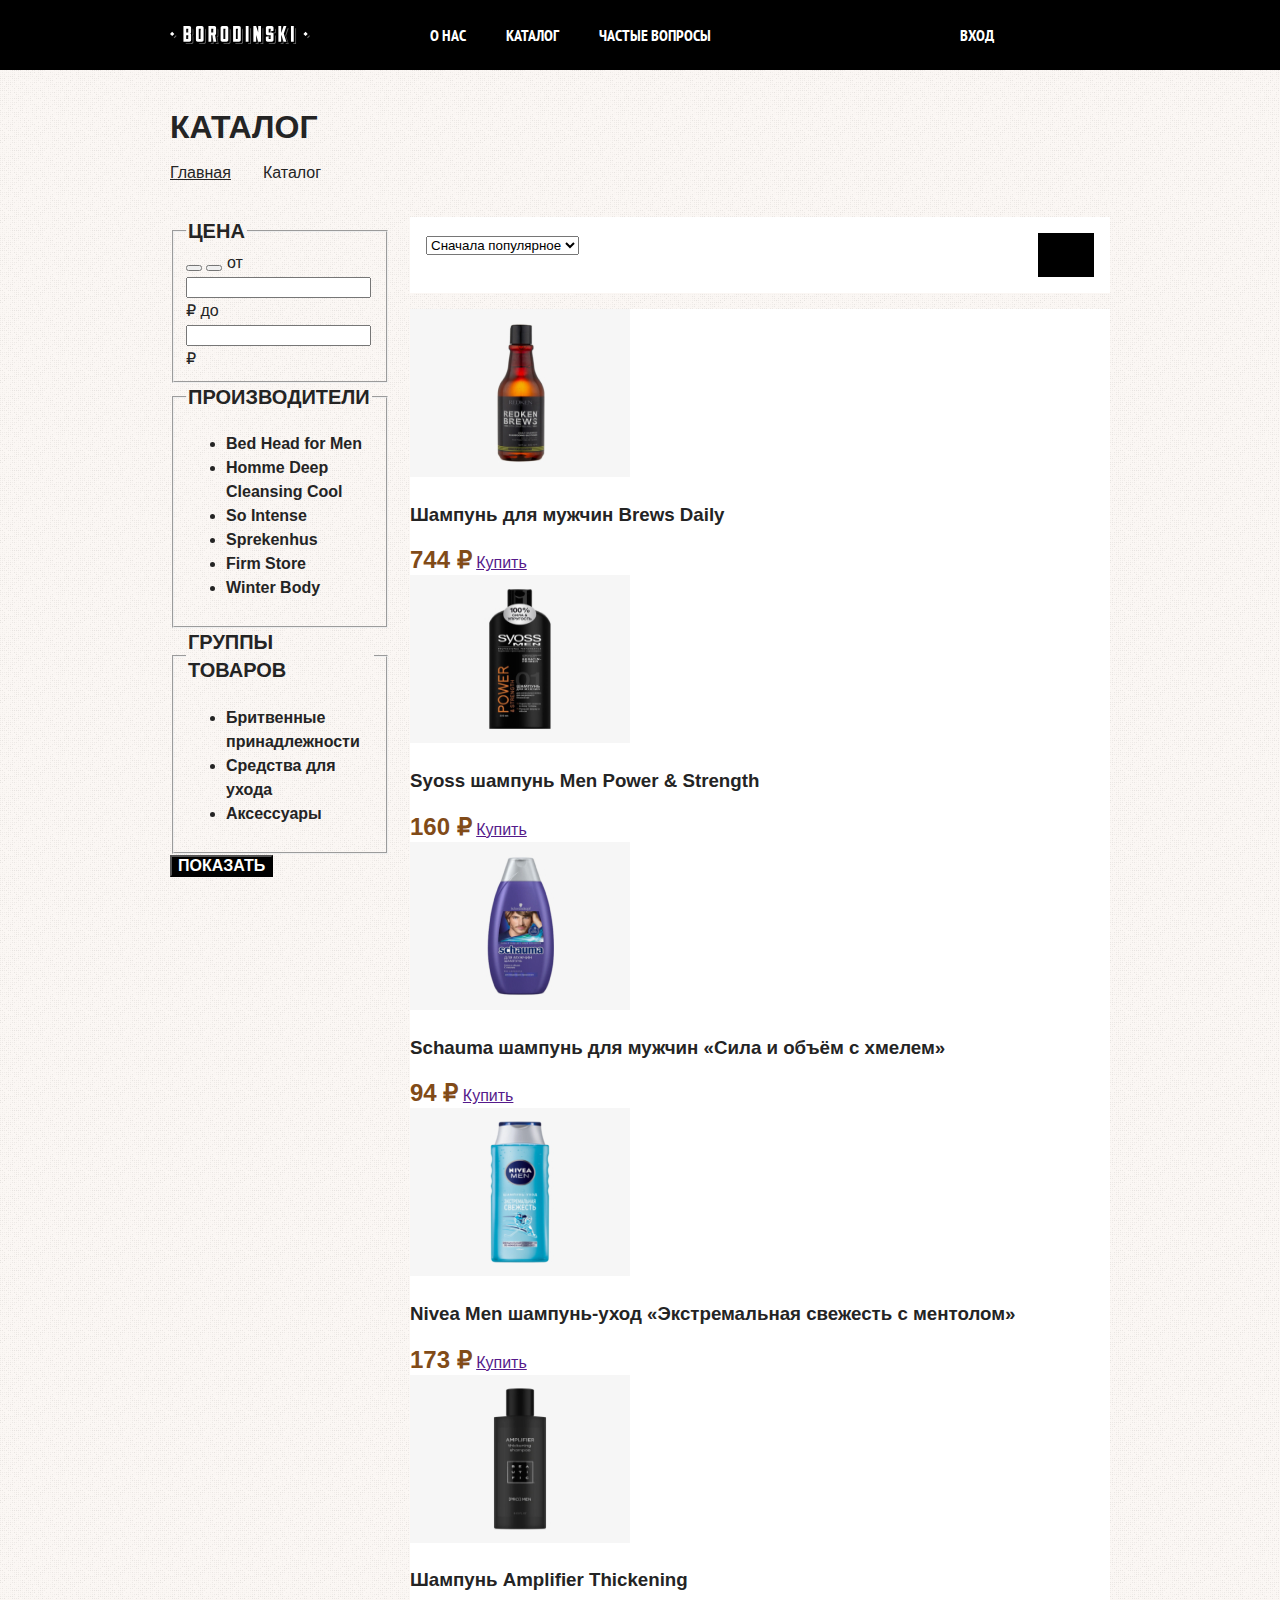
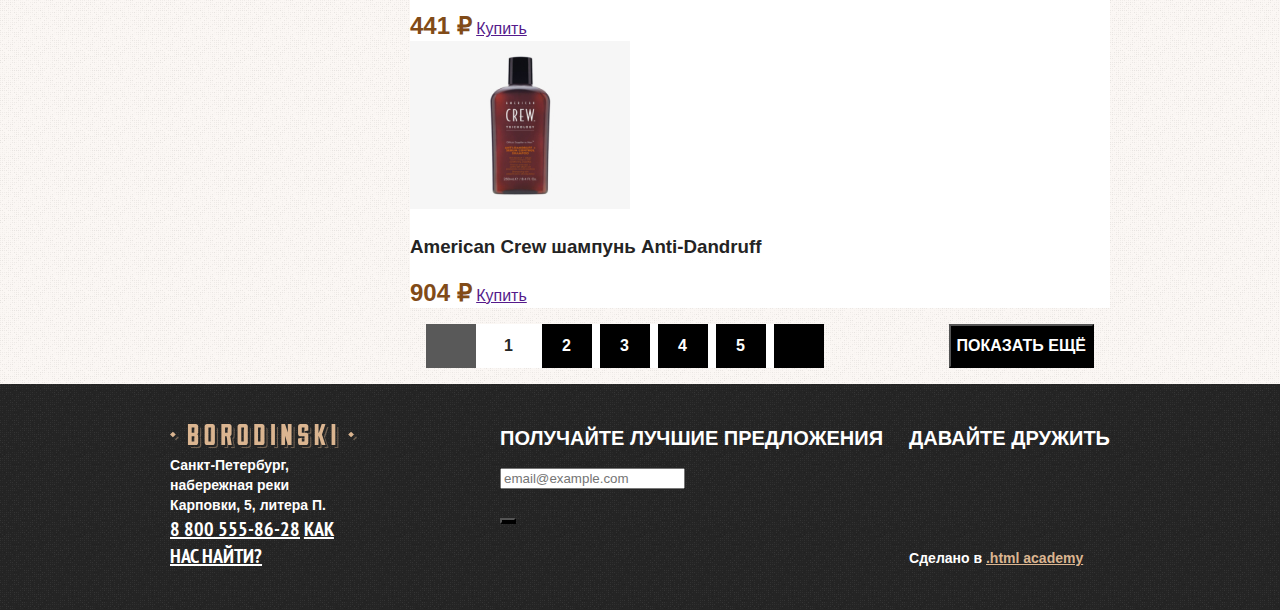
==== commit 29fb6183: "edit catalog and css" ====
--- a/catalog.html
+++ b/catalog.html
@@ -68,7 +68,7 @@
             </ul>
     	</header>
             <section class="catalog-products">
-              <h2 class="visually-hidden" hidden>Список товаров с фильтрами</h2>
+              <h2 class="visually-hidden">Список товаров с фильтрами</h2>
               <!-- Фильтрация -->
               <form
                 class="catalog-filter"
@@ -179,7 +179,7 @@
 
                 <button class="button" type="submit">Показать</button>
               </form>
-<div class="catalig-right-column">
+            <div class="catalig-right-column">
         <!-- Сортировка -->
         		<div class="sorting-container">
         		    <form class="sorting-type">
@@ -249,36 +249,37 @@
         				<a href="" class="producr-card-button buttob">Купить</a>
         			</li>
         		</ul>
-        		<ul class="pagination">
-        			<li class="pagination-item">
-        				<a class="pagination-link pagination-prev pagination-disabled">
-        					<span class="visually-hidden">Предыдущая страница</span>
-        				</a>
-        			</li>
-        			<li class="pagination-item">
-        				<a class="pagination-link pagination-current">1</a>
-        			</li>
-        			<li class="pagination-item">
-        				<a class="pagination-link">2</a>
-        			</li>
-        			<li class="pagination-item">
-        				<a class="pagination-link">3</a>
-        			</li>
-        			<li class="pagination-item">
-        				<a class="pagination-link">4</a>
-        			</li>
-        			<li class="pagination-item">
-        				<a class="pagination-link">5</a>
-        			</li>
-        			<li class="pagination-item">
-        				<a href="#" class="pagination-link pagination-next">
-        					<span class="visually-hidden">Следующая страница</span>
-        				</a>
-        			</li>
-        		</ul>
-        		<button class="button pagination-show-more" type="button">Показать  ещё</button>
-
-</div>
+        		<div class="pagination-container">
+        		    <ul class="pagination">
+            			<li class="pagination-item">
+            				<a class="pagination-link pagination-prev pagination-disabled">
+            					<span class="visually-hidden">Предыдущая страница</span>
+            				</a>
+            			</li>
+            			<li class="pagination-item">
+            				<a class="pagination-link pagination-current">1</a>
+            			</li>
+            			<li class="pagination-item">
+            				<a class="pagination-link">2</a>
+            			</li>
+            			<li class="pagination-item">
+            				<a class="pagination-link">3</a>
+            			</li>
+            			<li class="pagination-item">
+            				<a class="pagination-link">4</a>
+            			</li>
+            			<li class="pagination-item">
+            				<a class="pagination-link">5</a>
+            			</li>
+            			<li class="pagination-item">
+            				<a href="#" class="pagination-link pagination-next">
+            					<span class="visually-hidden">Следующая страница</span>
+            				</a>
+            			</li>
+            		</ul>
+            		<button class="button pagination-show-more" type="button">Показать  ещё</button>
+                </div>
+        		</div>
             </section>
       </div>
     </main>
--- a/styles/style.css
+++ b/styles/style.css
@@ -58,6 +58,17 @@
     background-color: #FBF7F4;
 }
 
+.visually-hidden {
+    position: absolute;
+    width: 1px;
+    height: 1px;
+    margin: -1px;
+    padding: 0;
+    border: 0;
+    clip: rect(0 0 0 0);
+    overflow: hidden;
+}
+
 .button {
     font-family: inherit;
     font-size: 16px;
@@ -76,6 +87,8 @@
 }
 
 .navigation-logo {
+    display: flex;
+    align-items: center;
     width: 140px;
     margin-right: 100px;
 }
@@ -87,17 +100,18 @@
 }
 
 .navigation-list {
+    display: flex;
+    flex-wrap: wrap;
     margin: 0;
     padding: 0;
     width: 430px;
     /* 320px + (320 / 3) */
-}
-
-.navigation-item {
     list-style-type: none;
 }
 
 .navigation-link {
+    display: block;
+    padding: 24px 20px;
     font-family: "PT Sans Narrow", sans-serif;
     font-weight: 700;
     line-height: 22px;
@@ -114,10 +128,15 @@
     margin-left: auto;
 }
 
-.visually-hidden {}
+.navigation-user .navigation-list {
+    min-width: 16px;
+    min-height: 22px;
+}
 
 .main-container {
     flex-grow: 1;
+    padding-top: 64px;
+    padding-bottom: 61px;
 }
 
 .page-container {
@@ -133,22 +152,29 @@
     background-repeat: no-repeat;
 }
 
-.visually-hidden {}
-
 .logo {
     display: block;
     margin: 0 auto;
-}
-
-.advantages {}
+    margin-bottom: 64px;
+}
+
+/* Advantages */
+
+.advantages {
+    margin-bottom: 56px;
+}
 
 /* List */
+
 .advantages-list {
     margin: 0;
     padding: 0;
     display: flex;
     justify-content: space-between;
     text-align: center;
+    list-style-type: none;
+
+    color: #FFFFFF;
 }
 
 .advantages-item {
@@ -157,6 +183,8 @@
 
 /* Title */
 .advantages-title {
+    margin-top: 0;
+    margin-bottom: 56px;
     font-family: "PT Sans Narrow", sans-serif;
     /* font-weight: 700; */
     font-size: 32px;
@@ -164,16 +192,26 @@
     text-transform: uppercase;
 }
 
-.advantages-description {}
+/* Description */
+
+.advantages-description {
+    margin: 0;
+}
 
 /* Index columns */
 .index-columns {
     display: flex;
     justify-content: space-between;
     padding: 0 40px;
+    margin-bottom: 31px;
+    padding: 40px;
     color: #242424;
     background-color: #FBF7F4;
     background-image: url('../images/bg-noisy.png');
+}
+
+.index-columns:last-child {
+    margin-bottom: 0;
 }
 
 /* Services */
@@ -185,6 +223,8 @@
 
 /* Title */
 .services-title {
+    margin-top: 0;
+    margin-bottom: 28px;
     font-size: 32px;
     line-height: 35px;
     font-weight: 700;
@@ -197,24 +237,18 @@
     font-weight: 700;
 }
 
-.services-item {}
-
-.services-name {}
-
 .services-price {
     color: #AF7842;
 }
 
-.button {}
-
-.button-all {}
-
 .gallery {
     width: 390px;
 }
 
 /* Title */
 .gallery-title {
+    margin-top: 0;
+    margin-bottom: 20px;
     /* font-family: "PT Sans Narrow", sans-serif; */
     font-weight: 700;
     font-size: 32px;
@@ -222,22 +256,6 @@
     text-transform: uppercase;
 }
 
-.slider-image {}
-
-.slider-button {}
-
-.slider-prev {}
-
-.slider-next {}
-
-.slider-pagination {}
-
-.slider-pagination-item {}
-
-.slider-pagination-button {}
-
-.slider-pagination-button-current {}
-
 .contacts {
     width: 350px;
     font-weight: 700;
@@ -245,6 +263,8 @@
 
 /* Title */
 .contacts-title {
+    margin-top: 0;
+    margin-bottom: 24px;
     /* font-family: "PT Sans Narrow", sans-serif; */
     font-weight: 700;
     font-size: 32px;
@@ -263,8 +283,6 @@
 .contacts-address {
     font-style: normal;
 }
-
-.contacts-address-text {}
 
 /* Phone */
 .contacts-phone {
@@ -276,18 +294,14 @@
     color: #242424;
 }
 
-.contacts-schedule {}
-
-.contacts-schedule-item {}
-
-.button-feedback {}
-
 .appointment {
     width: 430px;
 }
 
 /* Title */
 .appointment-title {
+    margin-top: 0;
+    margin-bottom: 20px;
     font-weight: 700;
     font-size: 32px;
     line-height: 35px;
@@ -300,24 +314,12 @@
     color: #595959;
 }
 
-.appointment-form-date {}
-
 /* Label */
 .form-label {
     font-weight: 700;
     line-height: 24px;
     text-transform: uppercase;
 }
-
-.form-label-icon {}
-
-.info {}
-
-.appointment-form-time {}
-
-.appointment-form-phone {}
-
-.appointment-form-name {}
 
 .page-footer {
     font-size: 14px;
@@ -332,6 +334,7 @@
     display: flex;
     width: 940px;
     margin: 0px auto;
+    padding: 40px 0;
 }
 
 .page-footer a {
@@ -344,13 +347,9 @@
 }
 
 .footer-contacts {
-    width: 200px;
-    margin-right: 130px;
-}
-
-.visually-hidden {}
-
-.footer-contacts-logo {}
+    width: 187px;
+    margin-right: 143px;
+}
 
 .footer-contacts-address {
     font-style: normal;
@@ -363,8 +362,6 @@
     color: #FFFFFF;
 }
 
-.about-text {}
-
 .footer-contacts-address-phone {
     font-family: 'PT Sans Narrow', sans-serif;
     font-style: normal;
@@ -388,8 +385,6 @@
     text-decoration: underline;
     text-transform: uppercase;
 }
-
-.newsletter {}
 
 .page-footer-title {
     font-family: "PT Sant Narrow", sans-serif;
@@ -398,51 +393,57 @@
     font-weight: 700;
     color: #FFFFFF;
     text-transform: uppercase;
-    margin: 0;
-}
-
-.newsletter-form {}
-
-.newsletter-email {}
-
-.field {}
-
-.button {}
-
-.newsletter-button {}
+    margin-top: 0;
+    margin-bottom: 14px;
+}
 
 .footer-social {
-    max-width: 190px;
+    min-width: 190px;
     margin-left: auto;
     /* outline: 5px solid red; */
     /* outline-offset: -5px; */
 }
 
 .footer-social-list {
-    margin: 0;
+    display: flex;
+    flex-wrap: wrap;
+    margin: 0;
+    margin-bottom: 28px;
     padding: 0;
+    list-style-type: none;
 }
 
 .footer-social-item {
-    list-style-type: none;
-}
-
-.htmlacademy-link {}
+    width: 56px;
+    height: 44px;
+    margin-right: 8px;
+    margin-bottom: 8px;
+}
+
+.footer-social-item:nth-child(3n) {
+    margin-right: 0;
+}
+
+.about-text {
+    margin: 0;
+}
 
 /* Catalog */
 
 .main-inner {
+    padding-top: 40px;
     color: #242424;
     background-color: #FBF7F4;
     background-image: url('../images/bg-noisy.png');
 }
 
-.inner-header {}
+.inner-header {
+    margin-bottom: 32px;
+}
 
 .inner-header-title {
-    /* font-family: 'PT Sans Narrow';
-    font-style: normal;
-    font-weight: 700; */
+    margin-top: 0;
+    margin-bottom: 16px;
     font-size: 32px;
     line-height: 35px;
     text-transform: uppercase;
@@ -451,13 +452,16 @@
 /* Breadcrumbs */
 
 .breadcrumbs {
-    color: #242424;
-}
-
-.breadcrumbs-item {}
+    display: flex;
+    list-style-type: none;
+    margin: 0;
+    padding: 0;
+    color: #242424;
+}
 
 .breadcrumbs-link {
     color: inherit;
+    margin-right: 32px;
 }
 
 .catalog-products {
@@ -472,8 +476,6 @@
     margin-right: 20px;
 }
 
-.catalog-filter-group {}
-
 /* Title */
 
 .catalog-filter-title {
@@ -484,35 +486,11 @@
     text-transform: uppercase;
 }
 
-.range-toggle {}
-
-.toggle {}
-
-.min {}
-
-.max {}
-
-.catalog-filter-label {}
-
-.catalog-filter-input {}
-
-.catalog-filter-list {}
-
-.catalog-filter-item {}
-
-.control {}
-
-.control-input {}
-
-.control-mark {}
-
 /* Label */
 
 .control-label {
     font-weight: 700;
 }
-
-.button {}
 
 /* Сортировка */
 .catalig-right-column {
@@ -520,11 +498,21 @@
 }
 
 .sorting-container {
+    display: flex;
     color: #000;
     background-color: #FFFFFF;
-}
-
-.sorting-type {}
+    padding: 16px;
+    margin-bottom: 16px;
+}
+
+.sorting-type {
+    margin-right: auto;
+}
+
+.sorting-container .button {
+    width: 56px;
+    height: 44px;
+}
 
 /* Light */
 .button-light {
@@ -532,7 +520,13 @@
     background-color: #fff;
 }
 
-.product-list {}
+/* Product */
+
+.product-list {
+    list-style-type: none;
+    margin: 0;
+    padding: 0;
+}
 
 /* Item */
 
@@ -544,8 +538,6 @@
 .product-card-link {
     text-decoration: none;
 }
-
-.product-card-image {}
 
 /* Title */
 .product-card-title {
@@ -565,17 +557,32 @@
     color: #814B18;
 }
 
-.producr-card-button {}
-
-.buttob {}
+/* Pagination */
+
+.pagination-container {
+    display: flex;
+    padding: 16px;
+    color: #FFFFFF;
+}
 
 .pagination {
+    display: flex;
+    margin: 0;
+    padding: 0;
+    list-style-type: none;
     background-color: #fff;
 }
 
-.pagination-item {}
+.pagination-item:not(:last-child) {
+    margin-right: 8px;
+}
 
 .pagination-link {
+    display: block;
+    box-sizing: border-box;
+    width: 50px;
+    height: 44px;
+    padding: 14px 20px;
     color: #FFFFFF;
     background-color: #000000;
     text-decoration: none;
@@ -583,8 +590,6 @@
     font-weight: 700;
 }
 
-.pagination-prev {}
-
 .pagination-disabled {
     background-color: #595959;
 }
@@ -594,6 +599,6 @@
     background-color: #FFFFFF;
 }
 
-.pagination-next {}
-
-.pagination-show-more {}+.pagination-show-more {
+    margin-left: auto;
+}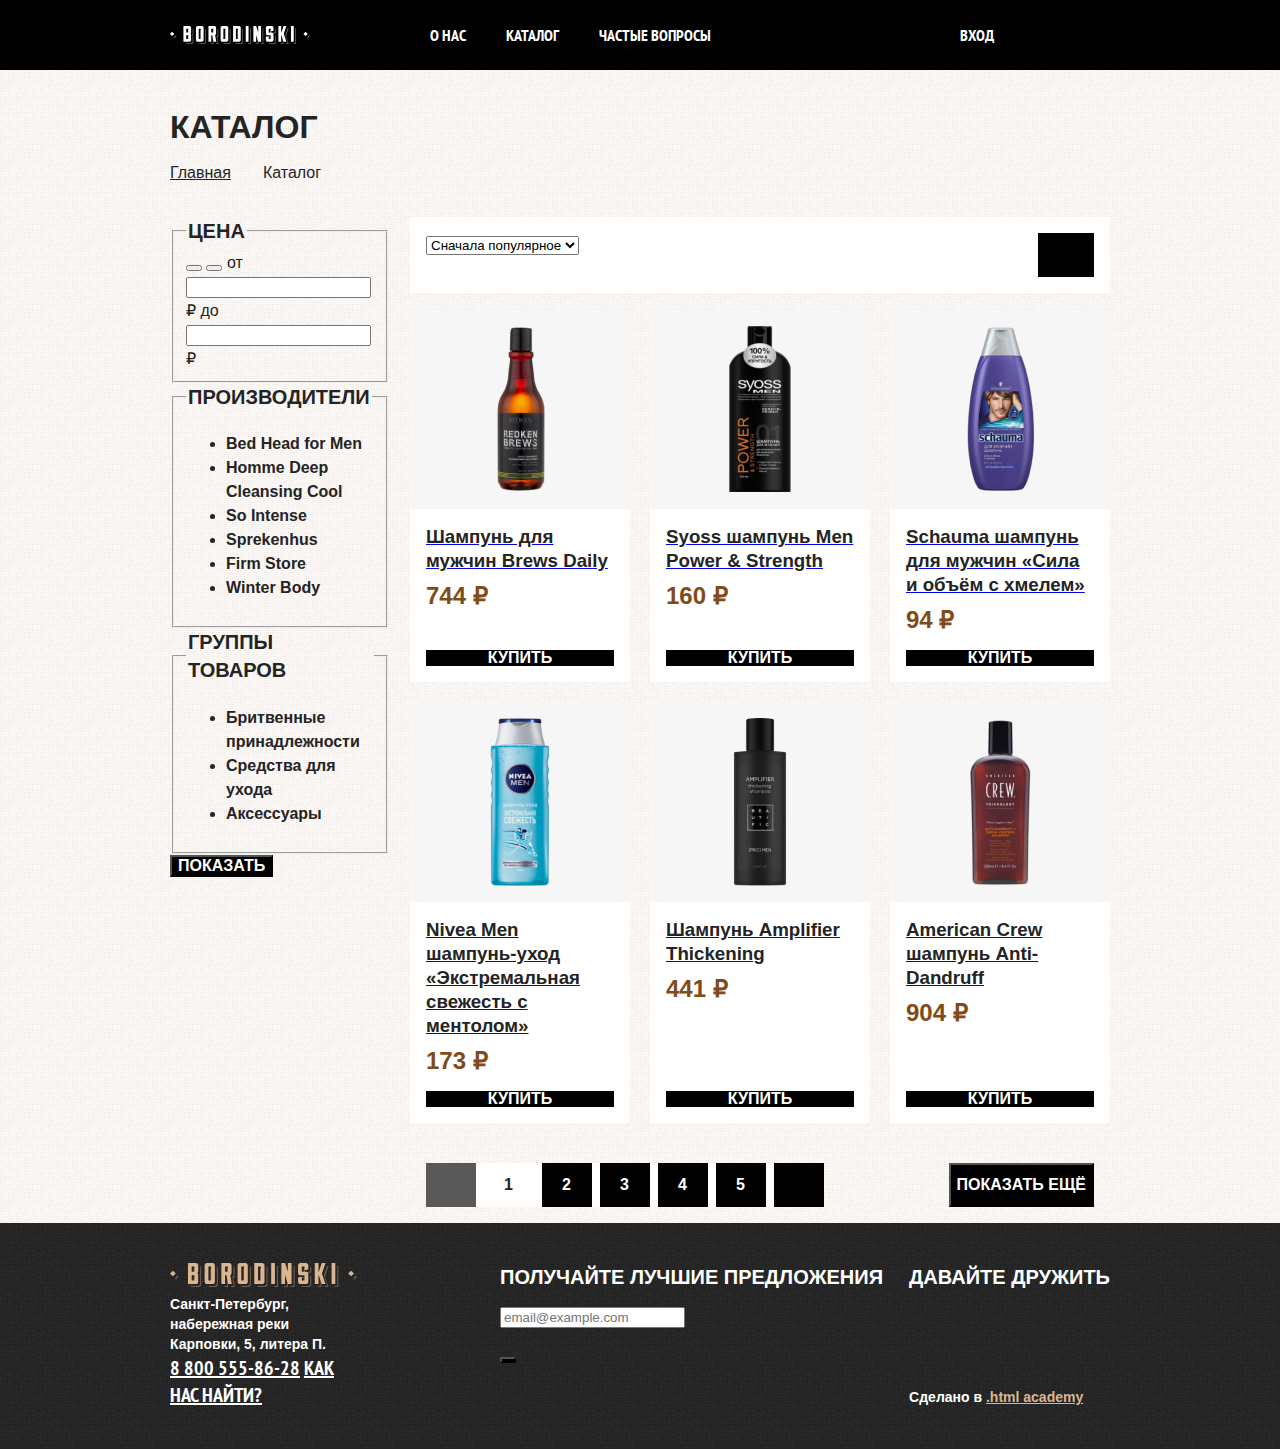
==== commit 2cd7017e: "edit style.css add grid" ====
--- a/catalog.html
+++ b/catalog.html
@@ -201,52 +201,76 @@
                 <!-- Список товаров -->
         		<ul class="product-list">
         			<li class="product-card">
-        				<a href="product.html" class="product-card-link">
-        					<img src="images/catalog/1.jpg" width="220" height="168" alt="" class="product-card-image">
-        					<h3 class="product-card-title">Шампунь для мужчин Brews Daily</h3>
-        				</a>
-        				<b class="product-card-price">744 ₽</b>
-        				<a href="" class="producr-card-button buttob">Купить</a>
-        			</li>
-        			<li class="product-card">
-        				<a href="#" class="product-card-link">
-        					<img src="images/catalog/2.jpg" width="220" height="168" alt="" class="product-card-image">
-        					<h3 class="product-card-title">Syoss шампунь Men Power & Strength</h3>
-        				</a>
-        				<b class="product-card-price">160 ₽</b>
-        				<a href="" class="producr-card-button buttob">Купить</a>
-        			</li>
-        			<li class="product-card">
-        				<a href="#" class="product-card-link">
-        					<img src="images/catalog/3.jpg" width="220" height="168" alt="" class="product-card-image">
-        					<h3 class="product-card-title">Schauma шампунь для мужчин «Сила и объём с хмелем»</h3>
-        				</a>
-        				<b class="product-card-price">94 ₽</b>
-        				<a href="" class="producr-card-button buttob">Купить</a>
-        			</li>
-        			<li class="product-card">
-        				<a href="#" class="product-card-link">
-        					<img src="images/catalog/4.jpg" width="220" height="168" alt="" class="product-card-image">
-        					<h3 class="product-card-title">Nivea Men шампунь-уход  «Экстремальная свежесть с ментолом»</h3>
-        				</a>
-        				<b class="product-card-price">173 ₽</b>
-        				<a href="" class="producr-card-button buttob">Купить</a>
-        			</li>
-        			<li class="product-card">
-        				<a href="#" class="product-card-link">
-        					<img src="images/catalog/5.jpg" width="220" height="168" alt="" class="product-card-image">
-        					<h3 class="product-card-title">Шампунь Amplifier Thickening</h3>
-        				</a>
-        				<b class="product-card-price">441 ₽</b>
-        				<a href="" class="producr-card-button buttob">Купить</a>
-        			</li>
-        			<li class="product-card">
-        				<a href="#" class="product-card-link">
-        					<img src="images/catalog/6.jpg" width="220" height="168" alt="" class="product-card-image">
-        					<h3 class="product-card-title">American Crew шампунь Anti-Dandruff</h3>
-        				</a>
-        				<b class="product-card-price">904 ₽</b>
-        				<a href="" class="producr-card-button buttob">Купить</a>
+        				<a href="product.html" class="product-card-image-link">
+        					<img src="images/catalog/1.jpg" width="220" height="200" alt="" class="product-card-image">
+                        </a>
+        				<!-- <div class="product-card-content"> -->
+        				    <a href="#" class="product-card-title-link">
+                                <h3 class="product-card-title">Шампунь для мужчин Brews Daily</h3>
+            				</a>
+            				<span class="product-card-price">744 ₽</span>
+            				<a href="" class="button producr-card-button">Купить</a>
+        				<!-- </div> -->
+        			</li>
+        			<li class="product-card">
+        				<a href="#" class="product-card-image-link">
+        					<img src="images/catalog/2.jpg" width="220" height="200" alt="" class="product-card-image">
+                        </a>
+                        <!-- <div class="product-card-content"> -->
+                            <a href="#" class="product-card-title-link">
+            					<h3 class="product-card-title">Syoss шампунь Men Power & Strength</h3>
+            				</a>
+            				<span class="product-card-price">160 ₽</span>
+            				<a href="" class="button producr-card-button">Купить</a>
+                        <!-- </div> -->
+        			</li>
+        			<li class="product-card">
+        				<a href="#" class="product-card-image-link">
+        					<img src="images/catalog/3.jpg" width="220" height="200" alt="" class="product-card-image">
+                        </a>
+                        <!-- <div class="product-card-content"> -->
+                            <a href="#" class="product-card-title-link">
+            					<h3 class="product-card-title">Schauma шампунь для мужчин «Сила и объём с хмелем»</h3>
+            				</a>
+            				<span class="product-card-price">94 ₽</span>
+            				<a href="" class="button producr-card-button">Купить</a>
+                        <!-- </div> -->
+        			</li>
+        			<li class="product-card">
+        				<a href="#" class="product-card-image-link">
+        					<img src="images/catalog/4.jpg" width="220" height="200" alt="" class="product-card-image">
+                        </a>
+                        <!-- <div class="product-card-content"> -->
+                            <a href="#" class="product-card-title-link">
+            					<h3 class="product-card-title">Nivea Men шампунь-уход  «Экстремальная свежесть с ментолом»</h3>
+            				</a>
+            				<span class="product-card-price">173 ₽</span>
+            				<a href="" class="button producr-card-button">Купить</a>
+                        <!-- </div> -->
+        			</li>
+        			<li class="product-card">
+        				<a href="#" class="product-card-image-link">
+        					<img src="images/catalog/5.jpg" width="220" height="200" alt="" class="product-card-image">
+                        </a>
+                        <!-- <div class="product-card-content"> -->
+                            <a href="#" class="product-card-title-link">
+            					<h3 class="product-card-title">Шампунь Amplifier Thickening</h3>
+            				</a>
+            				<span class="product-card-price">441 ₽</span>
+            				<a href="" class="button producr-card-button">Купить</a>
+                        <!-- </div> -->
+        			</li>
+        			<li class="product-card">
+        				<a href="#" class="product-card-image-link">
+        					<img src="images/catalog/6.jpg" width="220" height="200" alt="" class="product-card-image">
+                        </a>
+                        <!-- <div class="product-card-content"> -->
+                            <a href="#" class="product-card-title-link">
+            					<h3 class="product-card-title">American Crew шампунь Anti-Dandruff</h3>
+            				</a>
+            				<span class="product-card-price">904 ₽</span>
+            				<a href="" class="button producr-card-button">Купить</a>
+                        <!-- </div> -->
         			</li>
         		</ul>
         		<div class="pagination-container">
--- a/styles/style.css
+++ b/styles/style.css
@@ -2,9 +2,8 @@
     font-family: "PT Sans";
     font-style: normal;
     font-weight: 400;
-    src:
-        url('../fonts/pt-sans/pt-sans-regular.woff2') format('woff2'),
-        url('../fonts/pt-sans/pt-sans-regular.woff') format('woff');
+    src: url("../fonts/pt-sans/pt-sans-regular.woff2") format("woff2"),
+        url("../fonts/pt-sans/pt-sans-regular.woff") format("woff");
     font-display: swap;
 }
 
@@ -12,9 +11,8 @@
     font-family: "PT Sans";
     font-style: normal;
     font-weight: 700;
-    src:
-        url('../fonts/pt-sans/pt-sans-bold.woff2') format('woff2'),
-        url('../fonts/pt-sans/pt-sans-bold.woff') format('woff');
+    src: url("../fonts/pt-sans/pt-sans-bold.woff2") format("woff2"),
+        url("../fonts/pt-sans/pt-sans-bold.woff") format("woff");
     font-display: swap;
 }
 
@@ -24,9 +22,10 @@
     font-family: "PT Sans Narrow";
     font-style: normal;
     font-weight: 400;
-    src:
-        url('../fonts/pt-sans-narrow/pt-sans-narrow-regular.woff2') format('woff2'),
-        url('../fonts/pt-sans-narrow/pt-sans-narrow-regular.woff') format('woff');
+    src: url("../fonts/pt-sans-narrow/pt-sans-narrow-regular.woff2")
+            format("woff2"),
+        url("../fonts/pt-sans-narrow/pt-sans-narrow-regular.woff")
+            format("woff");
     font-display: swap;
 }
 
@@ -34,9 +33,9 @@
     font-family: "PT Sans Narrow";
     font-style: normal;
     font-weight: 700;
-    src:
-        url('../fonts/pt-sans-narrow/pt-sans-narrow-bold.woff2') format('woff2'),
-        url('../fonts/pt-sans-narrow/pt-sans-narrow-bold.woff') format('woff');
+    src: url("../fonts/pt-sans-narrow/pt-sans-narrow-bold.woff2")
+            format("woff2"),
+        url("../fonts/pt-sans-narrow/pt-sans-narrow-bold.woff") format("woff");
     font-display: swap;
 }
 
@@ -55,7 +54,7 @@
     font-size: 16px;
     line-height: 24px;
     color: #242424;
-    background-color: #FBF7F4;
+    background-color: #fbf7f4;
 }
 
 .visually-hidden {
@@ -82,7 +81,7 @@
 }
 
 .page-header {
-    color: #FFFFFF;
+    color: #ffffff;
     background: #000000;
 }
 
@@ -145,9 +144,9 @@
 }
 
 .main-index {
-    color: #FFFFFF;
+    color: #ffffff;
     background-color: #000;
-    background-image: url('../images/index-bg.jpg');
+    background-image: url("../images/index-bg.jpg");
     background-size: 100% auto;
     background-repeat: no-repeat;
 }
@@ -174,7 +173,7 @@
     text-align: center;
     list-style-type: none;
 
-    color: #FFFFFF;
+    color: #ffffff;
 }
 
 .advantages-item {
@@ -206,8 +205,8 @@
     margin-bottom: 31px;
     padding: 40px;
     color: #242424;
-    background-color: #FBF7F4;
-    background-image: url('../images/bg-noisy.png');
+    background-color: #fbf7f4;
+    background-image: url("../images/bg-noisy.png");
 }
 
 .index-columns:last-child {
@@ -238,7 +237,7 @@
 }
 
 .services-price {
-    color: #AF7842;
+    color: #af7842;
 }
 
 .gallery {
@@ -277,7 +276,7 @@
     font-size: 20px;
     line-height: 28px;
     text-transform: uppercase;
-    color: #AF7842;
+    color: #af7842;
 }
 
 .contacts-address {
@@ -306,12 +305,40 @@
     font-size: 32px;
     line-height: 35px;
     text-transform: uppercase;
-
 }
 
 /* List */
+.field-group {
+    display: flex;
+    flex-direction: column;
+    margin: 0;
+}
+
+/* .field-group label,
+.field-group input {
+    display: block;
+    width: 100%;
+    box-sizing: border-box;
+} */
+
 .appointment-form {
+    display: grid;
+    grid-template-columns: 114px 74px 208px;
+    gap: 17px;
     color: #595959;
+}
+
+.appointment-form .info {
+    display: none;
+}
+
+.appointment-form-name {
+    grid-column: 1 / -1;
+}
+
+.appointment-submit {
+    grid-column: 1 / -1;
+    justify-self: start;
 }
 
 /* Label */
@@ -324,9 +351,9 @@
 .page-footer {
     font-size: 14px;
     font-weight: 700;
-    color: #FFFFFF;
+    color: #ffffff;
     background-color: #242424;
-    background-image: url('../images/bg-noisy.png');
+    background-image: url("../images/bg-noisy.png");
     background-repeat: repeat;
 }
 
@@ -343,7 +370,7 @@
 
 .page-footer .htmlacademy-link {
     font-size: 14px;
-    color: #DBB590;
+    color: #dbb590;
 }
 
 .footer-contacts {
@@ -359,11 +386,11 @@
     font-size: 14px;
     line-height: 20px;
     font-weight: 700;
-    color: #FFFFFF;
+    color: #ffffff;
 }
 
 .footer-contacts-address-phone {
-    font-family: 'PT Sans Narrow', sans-serif;
+    font-family: "PT Sans Narrow", sans-serif;
     font-style: normal;
     font-weight: 700;
     font-size: 20px;
@@ -371,16 +398,15 @@
 
     text-decoration: underline;
     text-transform: uppercase;
-    color: #FFFFFF;
-
+    color: #ffffff;
 }
 
 .footer-contacts-map-link {
-    font-family: 'PT Sans Narrow', sans-serif;
+    font-family: "PT Sans Narrow", sans-serif;
     font-weight: 700;
     font-size: 20px;
     line-height: 26px;
-    color: #FFFFFF;
+    color: #ffffff;
 
     text-decoration: underline;
     text-transform: uppercase;
@@ -391,7 +417,7 @@
     font-size: 20px;
     line-height: 28px;
     font-weight: 700;
-    color: #FFFFFF;
+    color: #ffffff;
     text-transform: uppercase;
     margin-top: 0;
     margin-bottom: 14px;
@@ -433,8 +459,8 @@
 .main-inner {
     padding-top: 40px;
     color: #242424;
-    background-color: #FBF7F4;
-    background-image: url('../images/bg-noisy.png');
+    background-color: #fbf7f4;
+    background-image: url("../images/bg-noisy.png");
 }
 
 .inner-header {
@@ -470,7 +496,6 @@
     /* outline-offset: -5px; */
 }
 
-
 .catalog-filter {
     width: 220px;
     margin-right: 20px;
@@ -500,7 +525,7 @@
 .sorting-container {
     display: flex;
     color: #000;
-    background-color: #FFFFFF;
+    background-color: #ffffff;
     padding: 16px;
     margin-bottom: 16px;
 }
@@ -523,26 +548,74 @@
 /* Product */
 
 .product-list {
+    display: grid;
+    gap: 20px;
+    grid-template-columns: repeat(3, 220px);
+    /* display: flex; */
+    /* flex-wrap: wrap; */
     list-style-type: none;
     margin: 0;
     padding: 0;
+    /* justify-content: space-between; */
+    margin-bottom: 24px;
 }
 
 /* Item */
 
 .product-card {
     background-color: #fff;
-}
+    display: grid;
+    grid-template-rows: 200px min-content auto min-content 16px;
+    grid-template-columns: 16px 188px 16px;
+    /* display: flex; */
+    /* flex-direction: column; */
+    /* width: 220px; */
+    /* margin-right: 20px; */
+    /* margin-bottom: 20px; */
+}
+
+.product-card-title-link,
+.product-card-price,
+.producr-card-button {
+    grid-column: 2 / 3;
+}
+
+/* .product-card-content {
+    display: flex;
+    flex-direction: column;
+    padding: 16px;
+    flex-grow: 1;
+} */
+
+/* .product-card:nth-child(3n) {
+    margin-right: 0;
+} */
 
 /* Link */
-.product-card-link {
+/* .product-card-image-link {
     text-decoration: none;
-}
+} */
 
 /* Title */
+.product-card-title-link {
+    /* grid-column: 2 / 3; */
+    margin-top: 16px;
+    margin-bottom: 8px;
+}
+
 .product-card-title {
-    font-weight: 700;
-    color: #242424;
+    margin: 0;
+    padding: 0;
+    font-weight: 700;
+    color: #242424;
+}
+
+/* Image */
+
+.product-card-image-link {
+    /* display: block; */
+    grid-column: 1 / -1;
+    background-color: #f6f6f6;
 }
 
 /* Price */
@@ -552,9 +625,16 @@
     font-weight: 700;
     font-size: 24px;
     line-height: 29px;
-
-    text-transform: uppercase;
-    color: #814B18;
+    margin-bottom: 16px;
+
+    text-transform: uppercase;
+    color: #814b18;
+}
+
+/* Button-card */
+
+.producr-card-button {
+    /* margin-top: auto; */
 }
 
 /* Pagination */
@@ -562,7 +642,7 @@
 .pagination-container {
     display: flex;
     padding: 16px;
-    color: #FFFFFF;
+    color: #ffffff;
 }
 
 .pagination {
@@ -583,7 +663,7 @@
     width: 50px;
     height: 44px;
     padding: 14px 20px;
-    color: #FFFFFF;
+    color: #ffffff;
     background-color: #000000;
     text-decoration: none;
     line-height: 16px;
@@ -596,9 +676,9 @@
 
 .pagination-current {
     color: #242424;
-    background-color: #FFFFFF;
+    background-color: #ffffff;
 }
 
 .pagination-show-more {
     margin-left: auto;
-}+}
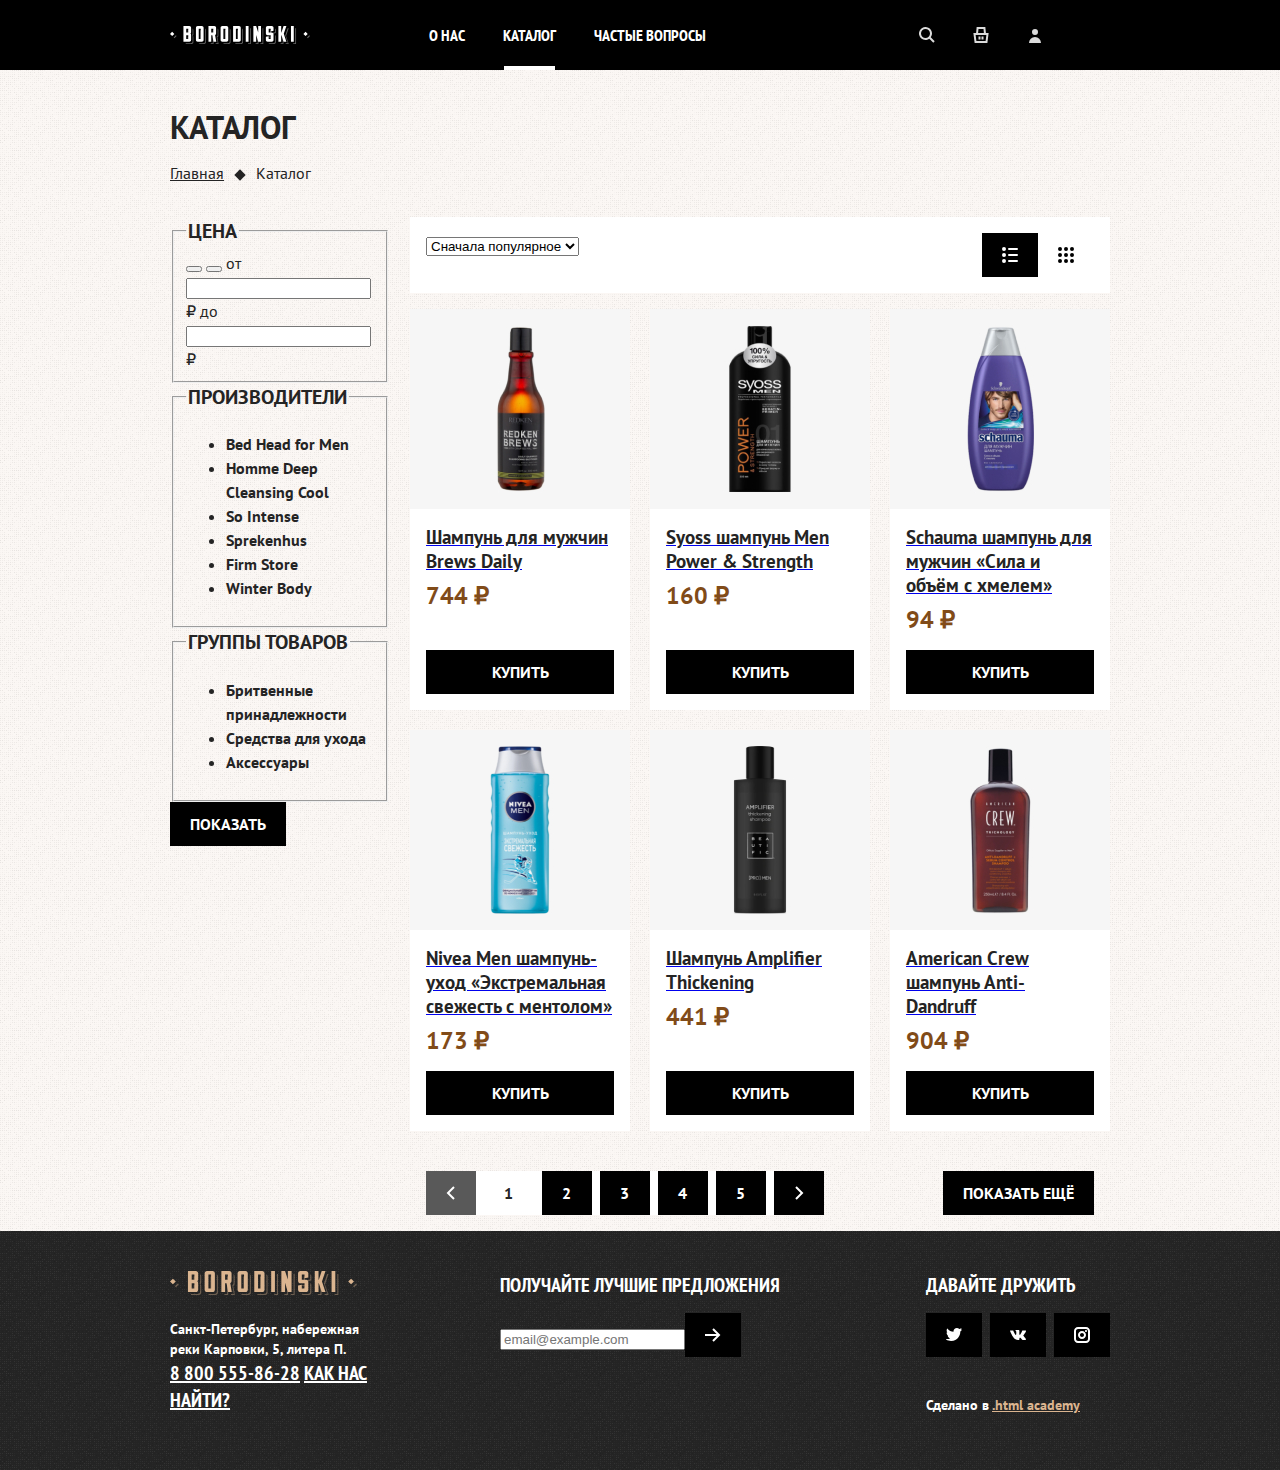
==== commit e1c0953b: "edit css" ====
--- a/catalog.html
+++ b/catalog.html
@@ -1,384 +1,389 @@
 <!DOCTYPE html>
 <html lang="ru">
-  <head>
+
+<head>
     <meta charset="UTF-8" />
     <meta http-equiv="X-UA-Compatible" content="IE=edge" />
     <meta name="viewport" content="width=device-width, initial-scale=1.0" />
     <title>Каталог</title>
     <link rel="stylesheet" href="styles/style.css" />
-  </head>
-  <body>
-
+</head>
+
+<body>
     <header class="page-header">
-      <nav class="navigation">
-        <a class="navigation-logo" href="index.html">
-          <img
-            class="page-header-logo"
-            src="images/logo.svg"
-            width="140"
-            height="18"
-            alt="Логотип Барбершоп «Бородинский»"
-          />
-        </a>
-        <ul class="navigation-list">
-          <li class="navigation-item">
-            <a class="navigation-link" href="about.html">О нас</a>
-          </li>
-          <li class="navigation-item">
-            <a
-              class="navigation-link navigation-link-current"
-              href="catalog.html"
-              >Каталог</a
-            >
-          </li>
-          <li class="navigation-item">
-            <a class="navigation-link" href="faq.html">Частые вопросы</a>
-          </li>
-        </ul>
-        <ul class="navigation-list navigation-user">
-          <li class="navigation-item">
-            <a class="navigation-link" href="#">
-              <span class="visually-hidden">Поиск</span>
+        <nav class="navigation">
+            <a class="navigation-logo" href="index.html">
+                <img class="page-header-logo" src="images/logo.svg" width="140" height="18"
+                    alt="Логотип Барбершоп «Бородинский»" />
             </a>
-          </li>
-          <li class="navigation-item">
-            <a class="navigation-link" href="#">
-              <span class="visually-hidden">Корзина</span></a
-            >
-          </li>
-          <li class="navigation-item">
-            <a class="navigation-link" href="#">Вход</a>
-          </li>
-        </ul>
-      </nav>
+            <ul class="navigation-list">
+                <li class="navigation-item">
+                    <a class="navigation-link" href="about.html">О нас</a>
+                </li>
+                <li class="navigation-item">
+                    <a class="navigation-link navigation-link-current" href="catalog.html">Каталог</a>
+                </li>
+                <li class="navigation-item">
+                    <a class="navigation-link" href="faq.html">Частые вопросы</a>
+                </li>
+            </ul>
+            <ul class="navigation-list navigation-user">
+                <li class="navigation-item">
+                    <a class="navigation-link" href="#">
+                        <svg class="navigation-icon" aria-hidden="true" focusable="false" width="16" height="16"
+                            xmlns="http://www.w3.org/2000/svg">
+                            <path fill-rule="evenodd" clip-rule="evenodd"
+                                d="M11 6.5a4.5 4.5 0 11-9 0 4.5 4.5 0 019 0zm-.665 5.249a6.5 6.5 0 111.414-1.414l3.958 3.958-1.414 1.414-3.958-3.958z" />
+                        </svg>
+                        <span class="visually-hidden">Поиск</span>
+                    </a>
+                </li>
+                <li class="navigation-item">
+                    <a class="navigation-link" href="#">
+                        <svg class="navigation-icon" aria-hidden="true" focusable="false" width="16" height="16"
+                            xmlns="http://www.w3.org/2000/svg">
+                            <path fill-rule="evenodd" clip-rule="evenodd"
+                                d="M3.09 6L3.577.905 3.662 0h8.676l.086.905L12.909 6h2.724l-.14 1.124-1 8-.11.876H1.617l-.11-.876-1-8L.368 6H3.09zM5.1 6h5.8l-.38-4H5.48L5.1 6zm-1.717 8l-.75-6h10.734l-.75 6H3.383zM8.5 9.5v3h2v-3h-2zm-3 3v-3h2v3h-2z" />
+                        </svg>
+                        <span class="visually-hidden">Корзина</span></a>
+                </li>
+                <li class="navigation-item">
+                    <a class="navigation-link" href="#">
+                        <svg class="navigation-icon" aria-hidden="true" focusable="false" width="16" height="16"
+                            xmlns="http://www.w3.org/2000/svg">
+                            <path fill-rule="evenodd" clip-rule="evenodd"
+                                d="M8 8a3 3 0 100-6 3 3 0 000 6zm0 2a6 6 0 00-6 6h12a6 6 0 00-6-6z"></path>
+                        </svg>
+                        <span class="visually-hidden">Профиль</span>
+                    </a>
+                </li>
+            </ul>
+        </nav>
     </header>
 
     <main class="main-inner">
         <!-- Шапка -->
-      <div class="page-container">
-          <header class="inner-header">
-            <h1 class="inner-header-title">Каталог</h1>
-            <ul class="breadcrumbs">
-              <li class="breadcrumbs-item">
-                <a href="index.html" class="breadcrumbs-link">Главная</a>
-              </li>
-              <li class="breadcrumbs-item">
-                <a class="breadcrumbs-link">Каталог</a>
-              </li>
-            </ul>
-    	</header>
+        <div class="page-container">
+            <header class="inner-header">
+                <h1 class="inner-header-title">Каталог</h1>
+                <ul class="breadcrumbs">
+                    <li class="breadcrumbs-item">
+                        <a href="index.html" class="breadcrumbs-link">Главная</a>
+                    </li>
+                    <li class="breadcrumbs-item">
+                        <a class="breadcrumbs-link">Каталог</a>
+                    </li>
+                </ul>
+            </header>
             <section class="catalog-products">
-              <h2 class="visually-hidden">Список товаров с фильтрами</h2>
-              <!-- Фильтрация -->
-              <form
-                class="catalog-filter"
-                action="https://echo.htmlacademy.ru/"
-                method="get"
-              >
-                <fieldset class="catalog-filter-group">
-                  <legend class="catalog-filter-title">Цена</legend>
-                  <button class="range-toggle toggle min" type="button">
-                    <span class="visually-hidden">Изменить минимальную цену.</span>
-                  </button>
-                  <button class="range-toggle toggle max" type="button">
-                    <span class="visually-hidden">Изменить максимальную цену.</span>
-                  </button>
-                  <label for="" class="catalog-filter-label">
-                    от
-                    <input
-                      type="number"
-                      class="catalog-filter-input"
-                      name="min-price"
-                    />
-                    ₽
-                  </label>
-    		    до
-    		    <input
-                      type="number"
-                      class="catalog-filter-input"
-                      name="max-price"
-                    />
-                    ₽
-                  </label>
-                </fieldset>
-
-                <fieldset class="catalog-filter-group">
-                  <legend class="catalog-filter-title">Производители</legend>
-    		    <ul class="catalog-filter-list">
-    			<li class="catalog-filter-item">
-    				<label class="control">
-    				 <input class="visually-hidden control-input" type="checkbox" name="bed-head-for-men">
-    				 <span class="control-mark"></span>
-    				 <span class="control-label">Bed Head for Men</span>
-    				</label>
-    			</li>
-    			<li class="catalog-filter-item">
-    				<label class="control">
-    				 <input class="visually-hidden control-input" type="checkbox" name="homme-deep-cleansing-cool" checked>
-    				 <span class="control-mark"></span>
-    				 <span class="control-label">Homme Deep Cleansing Cool</span>
-    				</label>
-    			</li>
-    			<li class="catalog-filter-item">
-    				<label class="control">
-    				 <input class="visually-hidden control-input" type="checkbox" name="so-intense" checked>
-    				 <span class="control-mark"></span>
-    				 <span class="control-label">So Intense</span>
-    				</label>
-    			</li>
-    			<li class="catalog-filter-item">
-    				<label class="control">
-    				 <input class="visually-hidden control-input" type="checkbox" name="sprekenhus">
-    				 <span class="control-mark"></span>
-    				 <span class="control-label">Sprekenhus</span>
-    				</label>
-    			</li>
-    			<li class="catalog-filter-item">
-    				<label class="control">
-    				 <input class="visually-hidden control-input" type="checkbox" name="firm-storе">
-    				 <span class="control-mark"></span>
-    				 <span class="control-label">Firm Storе</span>
-    				</label>
-    			</li>
-    			<li class="catalog-filter-item">
-    				<label class="control">
-    				 <input class="visually-hidden control-input" type="checkbox" name="winter-body" checked>
-    				 <span class="control-mark"></span>
-    				 <span class="control-label">Winter Body</span>
-    				</label>
-    			</li>
-    		    </ul>
-                </fieldset>
-
-                <fieldset class="catalog-filter-group">
-                  <legend class="catalog-filter-title">Группы товаров</legend>
-    		    <ul class="catalog-filter-list">
-    			<li class="catalog-filter-item">
-    				<label class="control">
-    				 <input class="visually-hidden control-input" type="radio" name="product-group" value="shaving-supplies">
-    				 <span class="control-mark"></span>
-    				 <span class="control-label">Бритвенные принадлежности</span>
-    				</label>
-    			</li>
-    			<li class="catalog-filter-item">
-    				<label class="control">
-    				 <input class="visually-hidden control-input" type="radio" name="product-group" value="care-products" checked>
-    				 <span class="control-mark"></span>
-    				 <span class="control-label">Средства для ухода</span>
-    				</label>
-    			</li>
-    			<li class="catalog-filter-item">
-    				<label class="control">
-    				 <input class="visually-hidden control-input" type="radio" name="product-group"  value="accessories">
-    				 <span class="control-mark"></span>
-    				 <span class="control-label">Аксессуары</span>
-    				</label>
-    			</li>
-    		    </ul>
-                </fieldset>
-
-                <button class="button" type="submit">Показать</button>
-              </form>
-            <div class="catalig-right-column">
-        <!-- Сортировка -->
-        		<div class="sorting-container">
-        		    <form class="sorting-type">
-            			<label for="sorting" class="visually-hidden">Сортировка</label>
-            			<select name="select-control" id="sorting">
-            				<option value="popular">Сначала популярное</option>
-            				<option value="cheap">Сначала дешевое</option>
-            				<option value="expensive">Сначала дорогое</option>
-            			</select>
-            			<button class="visually-hidden" type="submit">Отсортировать продукты</button>
-            		</form>
-            		<a href="#" class="button button-light">
-            			<span class="visually-hidden">Показать список</span>
-            		</a>
-            		<a href="#" class="button">
-            			<span class="visually-hidden">Показать карточки</span>
-            		</a>
-        		</div>
-                <!-- Список товаров -->
-        		<ul class="product-list">
-        			<li class="product-card">
-        				<a href="product.html" class="product-card-image-link">
-        					<img src="images/catalog/1.jpg" width="220" height="200" alt="" class="product-card-image">
-                        </a>
-        				<!-- <div class="product-card-content"> -->
-        				    <a href="#" class="product-card-title-link">
+                <h2 class="visually-hidden">Список товаров с фильтрами</h2>
+                <!-- Фильтрация -->
+                <form class="catalog-filter" action="https://echo.htmlacademy.ru/" method="get">
+                    <fieldset class="catalog-filter-group">
+                        <legend class="catalog-filter-title">Цена</legend>
+                        <button class="range-toggle toggle min" type="button">
+                            <span class="visually-hidden">Изменить минимальную цену.</span>
+                        </button>
+                        <button class="range-toggle toggle max" type="button">
+                            <span class="visually-hidden">Изменить максимальную цену.</span>
+                        </button>
+                        <label for="" class="catalog-filter-label">
+                            от
+                            <input type="number" class="catalog-filter-input" name="min-price" />
+                            ₽
+                        </label>
+                        до
+                        <input type="number" class="catalog-filter-input" name="max-price" />
+                        ₽
+                        </label>
+                    </fieldset>
+
+                    <fieldset class="catalog-filter-group">
+                        <legend class="catalog-filter-title">Производители</legend>
+                        <ul class="catalog-filter-list">
+                            <li class="catalog-filter-item">
+                                <label class="control">
+                                    <input class="visually-hidden control-input" type="checkbox"
+                                        name="bed-head-for-men">
+                                    <span class="control-mark"></span>
+                                    <span class="control-label">Bed Head for Men</span>
+                                </label>
+                            </li>
+                            <li class="catalog-filter-item">
+                                <label class="control">
+                                    <input class="visually-hidden control-input" type="checkbox"
+                                        name="homme-deep-cleansing-cool" checked>
+                                    <span class="control-mark"></span>
+                                    <span class="control-label">Homme Deep Cleansing Cool</span>
+                                </label>
+                            </li>
+                            <li class="catalog-filter-item">
+                                <label class="control">
+                                    <input class="visually-hidden control-input" type="checkbox" name="so-intense"
+                                        checked>
+                                    <span class="control-mark"></span>
+                                    <span class="control-label">So Intense</span>
+                                </label>
+                            </li>
+                            <li class="catalog-filter-item">
+                                <label class="control">
+                                    <input class="visually-hidden control-input" type="checkbox" name="sprekenhus">
+                                    <span class="control-mark"></span>
+                                    <span class="control-label">Sprekenhus</span>
+                                </label>
+                            </li>
+                            <li class="catalog-filter-item">
+                                <label class="control">
+                                    <input class="visually-hidden control-input" type="checkbox" name="firm-storе">
+                                    <span class="control-mark"></span>
+                                    <span class="control-label">Firm Storе</span>
+                                </label>
+                            </li>
+                            <li class="catalog-filter-item">
+                                <label class="control">
+                                    <input class="visually-hidden control-input" type="checkbox" name="winter-body"
+                                        checked>
+                                    <span class="control-mark"></span>
+                                    <span class="control-label">Winter Body</span>
+                                </label>
+                            </li>
+                        </ul>
+                    </fieldset>
+
+                    <fieldset class="catalog-filter-group">
+                        <legend class="catalog-filter-title">Группы товаров</legend>
+                        <ul class="catalog-filter-list">
+                            <li class="catalog-filter-item">
+                                <label class="control">
+                                    <input class="visually-hidden control-input" type="radio" name="product-group"
+                                        value="shaving-supplies">
+                                    <span class="control-mark"></span>
+                                    <span class="control-label">Бритвенные принадлежности</span>
+                                </label>
+                            </li>
+                            <li class="catalog-filter-item">
+                                <label class="control">
+                                    <input class="visually-hidden control-input" type="radio" name="product-group"
+                                        value="care-products" checked>
+                                    <span class="control-mark"></span>
+                                    <span class="control-label">Средства для ухода</span>
+                                </label>
+                            </li>
+                            <li class="catalog-filter-item">
+                                <label class="control">
+                                    <input class="visually-hidden control-input" type="radio" name="product-group"
+                                        value="accessories">
+                                    <span class="control-mark"></span>
+                                    <span class="control-label">Аксессуары</span>
+                                </label>
+                            </li>
+                        </ul>
+                    </fieldset>
+
+                    <button class="button" type="submit">Показать</button>
+                </form>
+                <div class="catalig-right-column">
+                    <!-- Сортировка -->
+                    <div class="sorting-container">
+                        <form class="sorting-type">
+                            <label for="sorting" class="visually-hidden">Сортировка</label>
+                            <select name="select-control" id="sorting">
+                                <option value="popular">Сначала популярное</option>
+                                <option value="cheap">Сначала дешевое</option>
+                                <option value="expensive">Сначала дорогое</option>
+                            </select>
+                            <button class="visually-hidden" type="submit">Отсортировать продукты</button>
+                        </form>
+                        <a href="#" class="card-grid-toggle" type="button">
+                            <svg width="16" height="16" aria-hidden="true" focusable="false"
+                                xmlns="http://www.w3.org/2000/svg" viewBox="0 0 16 16">
+                                <path
+                                    d="M2 0a2 2 0 100 4 2 2 0 000-4zm0 6a2 2 0 100 4 2 2 0 000-4zm-2 8a2 2 0 114 0 2 2 0 01-4 0zM7 1a1 1 0 000 2h8a1 1 0 100-2H7zM6 8a1 1 0 011-1h8a1 1 0 110 2H7a1 1 0 01-1-1zm1 5a1 1 0 100 2h8a1 1 0 100-2H7z" />
+                            </svg>
+                            <span class="visually-hidden">Показать список</span>
+                        </a>
+                        <a href="#" class="card-grid-toggle card-grid-toggle-current" type="button">
+                            <svg width="16" height="16" viewbox="0 0 16 16" fill="none"
+                                xmlns="http://www.w3.org/2000/svg">
+                                <path fill-rule="evenodd" clip-rule="evenodd"
+                                    d="M0 2a2 2 0 1 1 4 0 2 2 0 0 1-4 0Zm6 0a2 2 0 1 1 4 0 2 2 0 0 1-4 0Zm10 0a2 2 0 1 0-4 0 2 2 0 0 0 4 0ZM0 8a2 2 0 1 1 4 0 2 2 0 0 1-4 0Zm10 0a2 2 0 1 0-4 0 2 2 0 0 0 4 0Zm2 0a2 2 0 1 1 4 0 2 2 0 0 1-4 0Zm-8 6a2 2 0 1 0-4 0 2 2 0 0 0 4 0Zm2 0a2 2 0 1 1 4 0 2 2 0 0 1-4 0Zm10 0a2 2 0 1 0-4 0 2 2 0 0 0 4 0Z" />
+                            </svg>
+                            <span class="visually-hidden">Показать карточки</span>
+                        </a>
+                    </div>
+                    <!-- Список товаров -->
+                    <ul class="product-list">
+                        <li class="product-card">
+                            <a href="product.html" class="product-card-image-link">
+                                <img src="images/catalog/1.jpg" width="220" height="200" alt=""
+                                    class="product-card-image">
+                            </a>
+                            <!-- <div class="product-card-content"> -->
+                            <a href="#" class="product-card-title-link">
                                 <h3 class="product-card-title">Шампунь для мужчин Brews Daily</h3>
-            				</a>
-            				<span class="product-card-price">744 ₽</span>
-            				<a href="" class="button producr-card-button">Купить</a>
-        				<!-- </div> -->
-        			</li>
-        			<li class="product-card">
-        				<a href="#" class="product-card-image-link">
-        					<img src="images/catalog/2.jpg" width="220" height="200" alt="" class="product-card-image">
-                        </a>
-                        <!-- <div class="product-card-content"> -->
-                            <a href="#" class="product-card-title-link">
-            					<h3 class="product-card-title">Syoss шампунь Men Power & Strength</h3>
-            				</a>
-            				<span class="product-card-price">160 ₽</span>
-            				<a href="" class="button producr-card-button">Купить</a>
-                        <!-- </div> -->
-        			</li>
-        			<li class="product-card">
-        				<a href="#" class="product-card-image-link">
-        					<img src="images/catalog/3.jpg" width="220" height="200" alt="" class="product-card-image">
-                        </a>
-                        <!-- <div class="product-card-content"> -->
-                            <a href="#" class="product-card-title-link">
-            					<h3 class="product-card-title">Schauma шампунь для мужчин «Сила и объём с хмелем»</h3>
-            				</a>
-            				<span class="product-card-price">94 ₽</span>
-            				<a href="" class="button producr-card-button">Купить</a>
-                        <!-- </div> -->
-        			</li>
-        			<li class="product-card">
-        				<a href="#" class="product-card-image-link">
-        					<img src="images/catalog/4.jpg" width="220" height="200" alt="" class="product-card-image">
-                        </a>
-                        <!-- <div class="product-card-content"> -->
-                            <a href="#" class="product-card-title-link">
-            					<h3 class="product-card-title">Nivea Men шампунь-уход  «Экстремальная свежесть с ментолом»</h3>
-            				</a>
-            				<span class="product-card-price">173 ₽</span>
-            				<a href="" class="button producr-card-button">Купить</a>
-                        <!-- </div> -->
-        			</li>
-        			<li class="product-card">
-        				<a href="#" class="product-card-image-link">
-        					<img src="images/catalog/5.jpg" width="220" height="200" alt="" class="product-card-image">
-                        </a>
-                        <!-- <div class="product-card-content"> -->
-                            <a href="#" class="product-card-title-link">
-            					<h3 class="product-card-title">Шампунь Amplifier Thickening</h3>
-            				</a>
-            				<span class="product-card-price">441 ₽</span>
-            				<a href="" class="button producr-card-button">Купить</a>
-                        <!-- </div> -->
-        			</li>
-        			<li class="product-card">
-        				<a href="#" class="product-card-image-link">
-        					<img src="images/catalog/6.jpg" width="220" height="200" alt="" class="product-card-image">
-                        </a>
-                        <!-- <div class="product-card-content"> -->
-                            <a href="#" class="product-card-title-link">
-            					<h3 class="product-card-title">American Crew шампунь Anti-Dandruff</h3>
-            				</a>
-            				<span class="product-card-price">904 ₽</span>
-            				<a href="" class="button producr-card-button">Купить</a>
-                        <!-- </div> -->
-        			</li>
-        		</ul>
-        		<div class="pagination-container">
-        		    <ul class="pagination">
-            			<li class="pagination-item">
-            				<a class="pagination-link pagination-prev pagination-disabled">
-            					<span class="visually-hidden">Предыдущая страница</span>
-            				</a>
-            			</li>
-            			<li class="pagination-item">
-            				<a class="pagination-link pagination-current">1</a>
-            			</li>
-            			<li class="pagination-item">
-            				<a class="pagination-link">2</a>
-            			</li>
-            			<li class="pagination-item">
-            				<a class="pagination-link">3</a>
-            			</li>
-            			<li class="pagination-item">
-            				<a class="pagination-link">4</a>
-            			</li>
-            			<li class="pagination-item">
-            				<a class="pagination-link">5</a>
-            			</li>
-            			<li class="pagination-item">
-            				<a href="#" class="pagination-link pagination-next">
-            					<span class="visually-hidden">Следующая страница</span>
-            				</a>
-            			</li>
-            		</ul>
-            		<button class="button pagination-show-more" type="button">Показать  ещё</button>
+                            </a>
+                            <span class="product-card-price">744 ₽</span>
+                            <a href="" class="button producr-card-button">Купить</a>
+                            <!-- </div> -->
+                        </li>
+                        <li class="product-card">
+                            <a href="#" class="product-card-image-link">
+                                <img src="images/catalog/2.jpg" width="220" height="200" alt=""
+                                    class="product-card-image">
+                            </a>
+                            <!-- <div class="product-card-content"> -->
+                            <a href="#" class="product-card-title-link">
+                                <h3 class="product-card-title">Syoss шампунь Men Power & Strength</h3>
+                            </a>
+                            <span class="product-card-price">160 ₽</span>
+                            <a href="" class="button producr-card-button">Купить</a>
+                            <!-- </div> -->
+                        </li>
+                        <li class="product-card">
+                            <a href="#" class="product-card-image-link">
+                                <img src="images/catalog/3.jpg" width="220" height="200" alt=""
+                                    class="product-card-image">
+                            </a>
+                            <!-- <div class="product-card-content"> -->
+                            <a href="#" class="product-card-title-link">
+                                <h3 class="product-card-title">Schauma шампунь для мужчин «Сила и объём с хмелем»</h3>
+                            </a>
+                            <span class="product-card-price">94 ₽</span>
+                            <a href="" class="button producr-card-button">Купить</a>
+                            <!-- </div> -->
+                        </li>
+                        <li class="product-card">
+                            <a href="#" class="product-card-image-link">
+                                <img src="images/catalog/4.jpg" width="220" height="200" alt=""
+                                    class="product-card-image">
+                            </a>
+                            <!-- <div class="product-card-content"> -->
+                            <a href="#" class="product-card-title-link">
+                                <h3 class="product-card-title">Nivea Men шампунь-уход «Экстремальная свежесть с
+                                    ментолом»</h3>
+                            </a>
+                            <span class="product-card-price">173 ₽</span>
+                            <a href="" class="button producr-card-button">Купить</a>
+                            <!-- </div> -->
+                        </li>
+                        <li class="product-card">
+                            <a href="#" class="product-card-image-link">
+                                <img src="images/catalog/5.jpg" width="220" height="200" alt=""
+                                    class="product-card-image">
+                            </a>
+                            <!-- <div class="product-card-content"> -->
+                            <a href="#" class="product-card-title-link">
+                                <h3 class="product-card-title">Шампунь Amplifier Thickening</h3>
+                            </a>
+                            <span class="product-card-price">441 ₽</span>
+                            <a href="" class="button producr-card-button">Купить</a>
+                            <!-- </div> -->
+                        </li>
+                        <li class="product-card">
+                            <a href="#" class="product-card-image-link">
+                                <img src="images/catalog/6.jpg" width="220" height="200" alt=""
+                                    class="product-card-image">
+                            </a>
+                            <!-- <div class="product-card-content"> -->
+                            <a href="#" class="product-card-title-link">
+                                <h3 class="product-card-title">American Crew шампунь Anti-Dandruff</h3>
+                            </a>
+                            <span class="product-card-price">904 ₽</span>
+                            <a href="" class="button producr-card-button">Купить</a>
+                            <!-- </div> -->
+                        </li>
+                    </ul>
+                    <div class="pagination-container">
+                        <ul class="pagination">
+                            <li class="pagination-item">
+                                <a class="pagination-link pagination-prev pagination-disabled">
+                                    <span class="visually-hidden">Предыдущая страница</span>
+                                </a>
+                            </li>
+                            <li class="pagination-item">
+                                <a class="pagination-link pagination-current">1</a>
+                            </li>
+                            <li class="pagination-item">
+                                <a class="pagination-link">2</a>
+                            </li>
+                            <li class="pagination-item">
+                                <a class="pagination-link">3</a>
+                            </li>
+                            <li class="pagination-item">
+                                <a class="pagination-link">4</a>
+                            </li>
+                            <li class="pagination-item">
+                                <a class="pagination-link">5</a>
+                            </li>
+                            <li class="pagination-item">
+                                <a href="#" class="pagination-link pagination-next">
+                                    <span class="visually-hidden">Следующая страница</span>
+                                </a>
+                            </li>
+                        </ul>
+                        <button class="button pagination-show-more" type="button">Показать ещё</button>
+                    </div>
                 </div>
-        		</div>
             </section>
-      </div>
+        </div>
     </main>
 
     <footer class="page-footer">
-      <div class="page-footer-container">
-          <section class="footer-contacts">
-            <h2 class="visually-hidden">Контакты</h2>
-            <img
-              class="footer-contacts-logo"
-              src="images/logo-footer.svg"
-              width="187"
-              height="24"
-              alt="Логотип Барбершоп «Бородинский»"
-            />
-            <address class="footer-contacts-address">
-              <p class="about-text">
-                Санкт-Петербург, набережная реки Карповки, 5, литера П.
-              </p>
-              <a class="footer-contacts-address-phone" href="tel:88005558628"
-                >8 800 555-86-28</a
-              >
-              <a class="footer-contacts-map-link" href="#">Как нас найти?</a>
-            </address>
-          </section>
-          <section class="newsletter">
-            <h2 class="page-footer-title">Получайте лучшие предложения</h2>
-            <form
-              class="newsletter-form"
-              action="https://echo.htmlacademy.ru/"
-              method="post"
-            >
-              <p class="newsletter-email">
-                <label class="visually-hidden" for="newsletter-email">Email</label>
-                <input
-                  class="field"
-                  placeholder="email@example.com"
-                  type="email"
-                  name="newsletter-email"
-                  id="newsletter-email"
-                  required
-                />
-              </p>
-              <button class="button newsletter-button" type="submit">
-                <span class="visually-hidden">Отправить</span>
-              </button>
-            </form>
-          </section>
-          <section class="footer-social">
-            <h2 class="page-footer-title">Давайте дружить</h2>
-            <ul class="footer-social-list">
-              <li class="footer-social-item">
-                <a class="button" href="#">
-                  <span class="visually-hidden">Твиттер</span>
-                </a>
-              </li>
-              <li class="footer-social-item">
-                <a class="button" href="#">
-                  <span class="visually-hidden">ВКонтакте</span>
-                </a>
-              </li>
-              <li class="footer-social-item">
-                <a class="button" href="#">
-                  <span class="visually-hidden">Инстаграм</span>
-                </a>
-              </li>
-            </ul>
-            <p class="about-text">
-              Сделано в
-              <a class="htmlacademy-link" href="https://htmlacademy.ru"
-                >.html academy</a
-              >
-            </p>
-          </section>
-      </div>
+        <div class="page-footer-container">
+            <section class="footer-contacts">
+                <h2 class="visually-hidden">Контакты</h2>
+                <img class="footer-contacts-logo" src="images/logo-footer.svg" width="187" height="24"
+                    alt="Логотип Барбершоп «Бородинский»" />
+                <address class="footer-contacts-address">
+                    <p class="about-text">
+                        Санкт-Петербург, набережная реки Карповки, 5, литера П.
+                    </p>
+                    <a class="footer-contacts-address-phone" href="tel:88005558628">8 800 555-86-28</a>
+                    <a class="footer-contacts-map-link" href="#">Как нас найти?</a>
+                </address>
+            </section>
+            <section class="newsletter">
+                <h2 class="page-footer-title">
+                    Получайте лучшие предложения
+                </h2>
+                <form class="newsletter-form" action="https://echo.htmlacademy.ru/" method="post">
+                    <p class="newsletter-email">
+                        <label class="visually-hidden" for="newsletter-email">Email</label>
+                        <input class="field" placeholder="email@example.com" type="email" name="newsletter-email"
+                            id="newsletter-email" required />
+                    </p>
+                    <button class="button newsletter-button" type="submit">
+                        <span class="visually-hidden">Отправить</span>
+                    </button>
+                </form>
+            </section>
+            <section class="footer-social">
+                <h2 class="page-footer-title">Давайте дружить</h2>
+                <ul class="footer-social-list">
+                    <li class="footer-social-item">
+                        <a class="button footer-social-link footer-social-tw" href="https://twitter.com/htmlacademy_ru">
+                            <span class="visually-hidden">Твиттер</span>
+                        </a>
+                    </li>
+                    <li class="footer-social-item">
+                        <a class="button footer-social-link footer-social-vk" href="https://vk.com/htmlacademy">
+                            <span class="visually-hidden">ВКонтакте</span>
+                        </a>
+                    </li>
+                    <li class="footer-social-item">
+                        <a class="button footer-social-link footer-social-instagram"
+                            href="https://www.facebook.com/htmlacademy">
+                            <span class="visually-hidden">Инстаграм</span>
+                        </a>
+                    </li>
+                </ul>
+                <p class="about-text">
+                    Сделано в
+                    <a class="htmlacademy-link" href="https://htmlacademy.ru">.html academy</a>
+                </p>
+            </section>
+        </div>
     </footer>
-  </body>
-</html>
+</body>
+
+</html>--- a/styles/style.css
+++ b/styles/style.css
@@ -46,11 +46,11 @@
 }
 
 body {
-    margin: 0;
     display: flex;
     flex-direction: column;
     min-height: 100%;
-    font-family: "PT-Sans", sans-serif;
+    margin: 0;
+    font-family: "PT Sans", sans-serif;
     font-size: 16px;
     line-height: 24px;
     color: #242424;
@@ -69,22 +69,136 @@
 }
 
 .button {
+    display: inline-block;
+    box-sizing: border-box;
+    padding: 14px 20px;
     font-family: inherit;
     font-size: 16px;
     line-height: 16px;
     font-weight: 700;
     text-align: center;
-    color: #fff;
-    background-color: #000;
+    color: #ffffff;
+    background-color: #000000;
+    border: none;
     text-decoration: none;
     text-transform: uppercase;
-}
-
+    cursor: pointer;
+}
+
+.button:hover,
+.footer-social-link:hover {
+    background-color: #814b18;
+}
+
+.button:focus,
+.footer-social-link:focus {
+    background-color: #4e2e0e;
+    outline: 2px solid #dbb590;
+}
+
+.button:disabled {
+    color: #e7e7e7;
+    background-color: #595959;
+}
+
+.button:disabled:hover {
+    background-color: #595959;
+    outline: none;
+    cursor: default;
+}
+
+.button + .button {
+    margin-left: 16px;
+}
+/* Light */
+
+.button-feedback {
+    color: #242424;
+    background-color: #fff;
+}
+
+.button-feedback:hover {
+    background-color: #dbb590;
+}
+
+.button-feedback:focus {
+    outline: 2px solid #af7842;
+    background-color: #dbb590;
+}
+
+/* Pages */
 .page-header {
     color: #ffffff;
     background: #000000;
 }
 
+.navigation {
+    display: flex;
+    width: 940px;
+    margin: 0 auto;
+}
+
+.navigation-list {
+    display: flex;
+    flex-wrap: wrap;
+    margin: 0;
+    padding: 0;
+    width: 470px;
+    /* 320px + (320 / 3) */
+    list-style-type: none;
+}
+
+.navigation-link {
+    position: relative;
+    display: block;
+    padding: 24px 19px;
+    font-family: "PT Sans Narrow", sans-serif;
+    font-weight: 700;
+    line-height: 22px;
+    color: #fff;
+    background-color: #000;
+    text-align: center;
+    text-decoration: none;
+    text-transform: uppercase;
+}
+
+.navigation-link:hover {
+    background-color: #595959;
+}
+
+.navigation-link:focus {
+    box-shadow: inset 0 0 0 4px #e7e7e7;
+    outline: none;
+}
+
+.navigation-link-current::before {
+    content: "";
+    position: absolute;
+    right: 20px;
+    left: 20px;
+    bottom: 0;
+    height: 4px;
+    background-color: #fff;
+}
+
+.navigation-icon {
+    position: absolute;
+    top: 0;
+    left: 0;
+    right: 0;
+    bottom: 0;
+    margin: auto;
+    fill: #dbdbdb;
+}
+
+.navigation-link:hover .navigation-icon {
+    fill: #242424;
+}
+
+.navigation-link:focus .navigation-icon {
+    fill: #dbdbdb;
+}
+
 .navigation-logo {
     display: flex;
     align-items: center;
@@ -92,55 +206,41 @@
     margin-right: 100px;
 }
 
-.navigation {
-    display: flex;
-    width: 940px;
-    margin: 0 auto;
-}
-
-.navigation-list {
-    display: flex;
-    flex-wrap: wrap;
-    margin: 0;
-    padding: 0;
-    width: 430px;
-    /* 320px + (320 / 3) */
-    list-style-type: none;
-}
-
-.navigation-link {
-    display: block;
-    padding: 24px 20px;
-    font-family: "PT Sans Narrow", sans-serif;
-    font-weight: 700;
-    line-height: 22px;
-    color: inherit;
-    background-color: #000;
-    text-align: center;
-    text-decoration: none;
-    text-transform: uppercase;
-}
-
 .navigation-user {
-    max-width: 250px;
+    max-width: 210px;
     /* 210px + 40px для возможно еще одной иконки */
     margin-left: auto;
 }
 
-.navigation-user .navigation-list {
+.navigation-link-login {
+    padding-left: 44px;
+    /* outline: 5px solid #ff6347; */
+    /* outline-offset: -5px; */
+}
+
+.navigation-link-login .navigation-icon {
+    left: 20px;
+    right: auto;
+    margin: auto 0;
+}
+
+.navigation-user .navigation-link {
     min-width: 16px;
     min-height: 22px;
-}
+    /* outline: 5px solid #ff6347; */
+    /* outline-offset: -5px; */
+}
+
+/* .navigation-user .navigation-item:nth-child(2) .navigation-link {
+    background-image: url("/images/");
+    background-repeat: no-repeat;
+    background-position: center;
+} */
 
 .main-container {
     flex-grow: 1;
     padding-top: 64px;
-    padding-bottom: 61px;
-}
-
-.page-container {
-    width: 940px;
-    margin: 0 auto;
+    padding-bottom: 60px;
 }
 
 .main-index {
@@ -151,6 +251,18 @@
     background-repeat: no-repeat;
 }
 
+.main-inner {
+    padding-top: 40px;
+    color: #242424;
+    background-color: #fbf7f4;
+    background-image: url("../images/bg-noisy.png");
+}
+
+.page-container {
+    width: 940px;
+    margin: 0 auto;
+}
+
 .logo {
     display: block;
     margin: 0 auto;
@@ -160,37 +272,50 @@
 /* Advantages */
 
 .advantages {
-    margin-bottom: 56px;
+    margin-bottom: 58px;
 }
 
 /* List */
 
 .advantages-list {
+    display: flex;
+    justify-content: space-between;
     margin: 0;
     padding: 0;
-    display: flex;
-    justify-content: space-between;
     text-align: center;
     list-style-type: none;
 
     color: #ffffff;
 }
 
+/* Item */
+
 .advantages-item {
     width: 277px;
 }
 
 /* Title */
 .advantages-title {
+    position: relative;
     margin-top: 0;
     margin-bottom: 56px;
     font-family: "PT Sans Narrow", sans-serif;
-    /* font-weight: 700; */
     font-size: 32px;
     line-height: 35px;
     text-transform: uppercase;
 }
 
+.advantages-title::before {
+    content: "";
+    position: absolute;
+    bottom: -40px;
+    left: calc(50% - 9px);
+    width: 18px;
+    height: 18px;
+    background-color: #fff;
+    transform: rotate(45deg);
+}
+
 /* Description */
 
 .advantages-description {
@@ -199,9 +324,9 @@
 
 /* Index columns */
 .index-columns {
+    position: relative;
     display: flex;
     justify-content: space-between;
-    padding: 0 40px;
     margin-bottom: 31px;
     padding: 40px;
     color: #242424;
@@ -209,13 +334,29 @@
     background-image: url("../images/bg-noisy.png");
 }
 
+.index-columns::after {
+    content: "";
+    position: absolute;
+    top: 40px;
+    bottom: 40px;
+    width: 0;
+    border-right: 1px dotted #595959;
+}
+
+.index-columns:first-of-type::after {
+    left: 470px;
+}
+
+.index-columns:last-of-type::after {
+    left: 430px;
+}
+
 .index-columns:last-child {
     margin-bottom: 0;
 }
 
 /* Services */
 .services {
-    /* font-family: "PT Sans Narrow", sans-serif; */
     width: 390px;
     text-transform: uppercase;
 }
@@ -224,6 +365,7 @@
 .services-title {
     margin-top: 0;
     margin-bottom: 28px;
+    font-family: "PT Sans Narrow", sans-serif;
     font-size: 32px;
     line-height: 35px;
     font-weight: 700;
@@ -231,24 +373,54 @@
 
 /* Price */
 .services-list {
+    margin: 0;
+    padding: 0;
+    margin-bottom: 30px;
+    list-style-type: none;
     font-size: 20px;
     line-height: 28px;
     font-weight: 700;
 }
 
+.services-item {
+    display: flex;
+    justify-content: space-between;
+    align-items: baseline;
+    margin-bottom: 22px;
+}
+
+.services-item::before {
+    flex-grow: 1;
+    content: "";
+    border-bottom: 2px dotted rgba(89, 89, 89, 0.5);
+    margin-right: 16px;
+    margin-left: 16px;
+    order: 2;
+}
+
 .services-price {
+    order: 3;
     color: #af7842;
 }
 
 .gallery {
     width: 390px;
+}
+
+.button-all {
+    padding-right: 44px;
+    background-image: url("/images/arrow-right.svg");
+    background-repeat: no-repeat;
+    background-size: 16px 16px;
+    background-position: center right 20px;
+    /* outline: 5px solid #ff6347; */
 }
 
 /* Title */
 .gallery-title {
     margin-top: 0;
-    margin-bottom: 20px;
-    /* font-family: "PT Sans Narrow", sans-serif; */
+    margin-bottom: 28px;
+    font-family: "PT Sans Narrow", sans-serif;
     font-weight: 700;
     font-size: 32px;
     line-height: 35px;
@@ -263,24 +435,30 @@
 /* Title */
 .contacts-title {
     margin-top: 0;
-    margin-bottom: 24px;
-    /* font-family: "PT Sans Narrow", sans-serif; */
+    margin-bottom: 28px;
+    font-family: "PT Sans Narrow", sans-serif;
     font-weight: 700;
     font-size: 32px;
     line-height: 35px;
     text-transform: uppercase;
 }
 
+.contacts-address {
+    font-style: normal;
+}
+
 /* Subtitle */
 .contacts-subtitle {
+    margin-top: 22px;
+    margin-bottom: 8px;
     font-size: 20px;
     line-height: 28px;
     text-transform: uppercase;
     color: #af7842;
 }
 
-.contacts-address {
-    font-style: normal;
+.contacts-address-text {
+    margin: 8px 0;
 }
 
 /* Phone */
@@ -293,14 +471,47 @@
     color: #242424;
 }
 
+.contacts-schedule {
+    margin: 8px 0;
+    padding: 0;
+    list-style-type: none;
+}
+
+.contacts-navigation {
+    margin-top: 21px;
+    margin-bottom: 0;
+}
+
 .appointment {
     width: 430px;
+}
+
+.appointment-form {
+    display: grid;
+    grid-template-columns: 114px 74px 208px;
+    gap: 15px;
+}
+
+.field-group {
+    display: flex;
+    flex-direction: column;
+    margin: 0;
+}
+
+.appointment-form-name {
+    grid-column: 1 / -1;
+}
+
+.appointment-submit {
+    grid-column: 1 / -1;
+    justify-self: start;
 }
 
 /* Title */
 .appointment-title {
     margin-top: 0;
-    margin-bottom: 20px;
+    margin-bottom: 28px;
+    font-family: "PT Sans Narrow", sans-serif;
     font-weight: 700;
     font-size: 32px;
     line-height: 35px;
@@ -308,37 +519,9 @@
 }
 
 /* List */
-.field-group {
-    display: flex;
-    flex-direction: column;
-    margin: 0;
-}
-
-/* .field-group label,
-.field-group input {
-    display: block;
-    width: 100%;
-    box-sizing: border-box;
-} */
-
-.appointment-form {
-    display: grid;
-    grid-template-columns: 114px 74px 208px;
-    gap: 17px;
+
+.appointment-info {
     color: #595959;
-}
-
-.appointment-form .info {
-    display: none;
-}
-
-.appointment-form-name {
-    grid-column: 1 / -1;
-}
-
-.appointment-submit {
-    grid-column: 1 / -1;
-    justify-self: start;
 }
 
 /* Label */
@@ -347,6 +530,8 @@
     line-height: 24px;
     text-transform: uppercase;
 }
+
+/* Footer */
 
 .page-footer {
     font-size: 14px;
@@ -360,12 +545,12 @@
 .page-footer-container {
     display: flex;
     width: 940px;
-    margin: 0px auto;
+    margin: 0 auto;
     padding: 40px 0;
 }
 
 .page-footer a {
-    color: inherit;
+    color: #fff;
 }
 
 .page-footer .htmlacademy-link {
@@ -373,12 +558,34 @@
     color: #dbb590;
 }
 
+.page-footer-title {
+    margin-top: 0;
+    margin-bottom: 14px;
+    font-family: "PT Sans Narrow", sans-serif;
+    font-size: 20px;
+    line-height: 28px;
+    font-weight: 700;
+    color: #ffffff;
+    text-transform: uppercase;
+}
+
 .footer-contacts {
-    width: 187px;
-    margin-right: 143px;
+    width: 200px;
+    margin-right: 130px;
+}
+
+.footer-contacts-logo {
+    display: block;
+    margin-bottom: 24px;
+}
+
+.footer-about-text {
+    margin-top: 0;
+    margin-bottom: 4px;
 }
 
 .footer-contacts-address {
+    margin-bottom: 16px;
     font-style: normal;
 }
 
@@ -391,14 +598,12 @@
 
 .footer-contacts-address-phone {
     font-family: "PT Sans Narrow", sans-serif;
-    font-style: normal;
     font-weight: 700;
     font-size: 20px;
     line-height: 28px;
 
     text-decoration: underline;
     text-transform: uppercase;
-    color: #ffffff;
 }
 
 .footer-contacts-map-link {
@@ -412,22 +617,28 @@
     text-transform: uppercase;
 }
 
-.page-footer-title {
-    font-family: "PT Sant Narrow", sans-serif;
-    font-size: 20px;
-    line-height: 28px;
-    font-weight: 700;
-    color: #ffffff;
-    text-transform: uppercase;
-    margin-top: 0;
-    margin-bottom: 14px;
+.newsletter-form {
+    display: flex;
+}
+
+.newsletter-button {
+    width: 56px;
+    height: 44px;
+    background-image: url("../images/arrow-tail-right.svg");
+    background-repeat: no-repeat;
+    background-position: center;
+    background-size: 16px 16px;
 }
 
 .footer-social {
-    min-width: 190px;
+    max-width: 190px;
     margin-left: auto;
     /* outline: 5px solid red; */
     /* outline-offset: -5px; */
+}
+
+.footer-social p {
+    margin: 0;
 }
 
 .footer-social-list {
@@ -444,24 +655,39 @@
     height: 44px;
     margin-right: 8px;
     margin-bottom: 8px;
+    /* outline: 5px solid #ff6347; */
 }
 
 .footer-social-item:nth-child(3n) {
     margin-right: 0;
 }
 
+.footer-social-link {
+    display: block;
+    height: 44px;
+    background-color: #000000;
+    background-repeat: no-repeat;
+    background-position: center;
+    background-size: 16px 16px;
+}
+
+.footer-social-tw {
+    background-image: url("../images/twitter.svg");
+}
+
+.footer-social-vk {
+    background-image: url("../images/vk.svg");
+}
+
+.footer-social-instagram {
+    background-image: url("../images/instagram.svg");
+}
+
 .about-text {
     margin: 0;
 }
 
 /* Catalog */
-
-.main-inner {
-    padding-top: 40px;
-    color: #242424;
-    background-color: #fbf7f4;
-    background-image: url("../images/bg-noisy.png");
-}
 
 .inner-header {
     margin-bottom: 32px;
@@ -485,9 +711,30 @@
     color: #242424;
 }
 
+.breadcrumbs-item {
+    position: relative;
+    margin-right: 32px;
+    /* list-style-type: none; */
+}
+
+.breadcrumbs-item::after {
+    position: absolute;
+    content: "";
+    width: 8px;
+    height: 8px;
+    top: 10px;
+    right: -20px;
+    background-color: #242424;
+    transform: rotate(45deg);
+}
+
+.breadcrumbs-item:last-of-type::after {
+    content: none;
+}
+
 .breadcrumbs-link {
     color: inherit;
-    margin-right: 32px;
+    /* margin-right: 32px; */
 }
 
 .catalog-products {
@@ -534,9 +781,40 @@
     margin-right: auto;
 }
 
-.sorting-container .button {
+.card-grid-toggle {
+    display: flex;
+    align-items: center;
+    justify-content: center;
+    background-color: #000;
     width: 56px;
     height: 44px;
+    /* outline: 5px solid #ff6347; */
+}
+
+.card-grid-toggle:hover {
+    background-color: #814b18;
+}
+
+.card-grid-toggle:focus {
+    outline: 2px solid #dbb590;
+    background-color: #4e2e0e;
+}
+
+.card-grid-toggle svg {
+    fill: #fff;
+}
+
+.card-grid-toggle:hover svg,
+.card-grid-toggle:focus svg {
+    fill: #fff;
+}
+
+.card-grid-toggle-current {
+    background-color: #fff;
+}
+
+.card-grid-toggle-current svg {
+    fill: #000;
 }
 
 /* Light */
@@ -670,6 +948,29 @@
     font-weight: 700;
 }
 
+.pagination-link:hover {
+    background-color: #814b18;
+}
+
+.pagination-link:focus {
+    outline: 2px solid #dbb590;
+    background-color: #4e2e0e;
+}
+
+.pagination-prev {
+    background-image: url("/images/arrow-left.svg");
+    background-repeat: no-repeat;
+    background-size: 16px 16px;
+    background-position: center;
+}
+
+.pagination-next {
+    background-image: url("/images/arrow-right.svg");
+    background-repeat: no-repeat;
+    background-size: 16px 16px;
+    background-position: center;
+}
+
 .pagination-disabled {
     background-color: #595959;
 }
